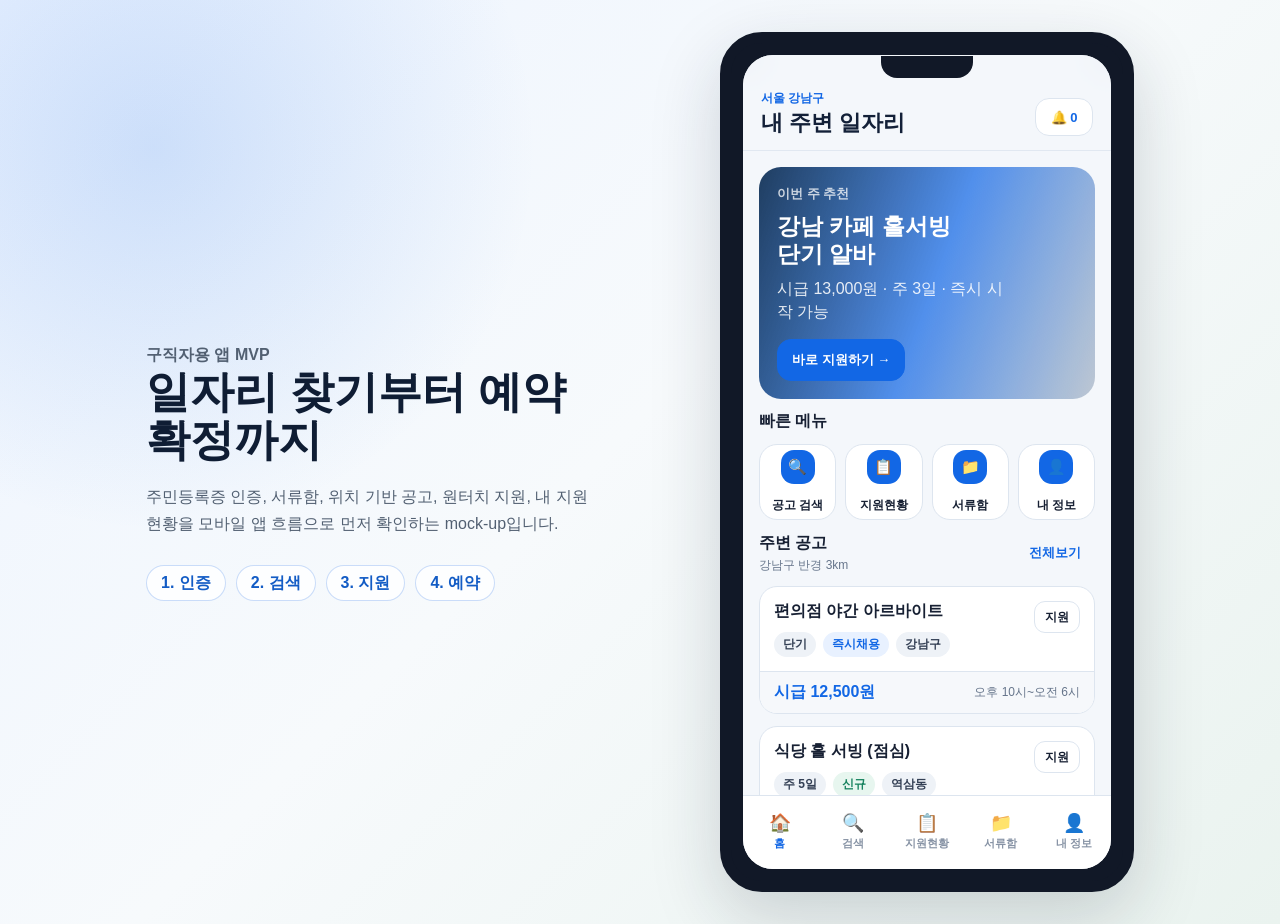
==== client/ui/index.html @ c287b2a7 "Reorganize client folder into ui/ and doc/ subdirectories - client/ui/  : index.html, index_org.html" ====
<!doctype html>
<html lang="ko">
  <head>
    <meta charset="UTF-8" />
    <meta name="viewport" content="width=device-width, initial-scale=1.0" />
    <meta name="theme-color" content="#1267e5" />
    <title>구직자용 앱 Mock-up</title>
    <link rel="stylesheet" href="styless.css" />
  </head>
  <body>
    <main class="preview-shell">
      <!-- 왼쪽 설명 영역 -->
      <section class="preview-copy" aria-label="mock-up 안내">
        <p class="eyebrow">구직자용 앱 MVP</p>
        <h1>일자리 찾기부터 예약 확정까지</h1>
        <p>
          주민등록증 인증, 서류함, 위치 기반 공고, 원터치 지원,
          내 지원 현황을 모바일 앱 흐름으로 먼저 확인하는 mock-up입니다.
        </p>
        <div class="flow-list">
          <span>1. 인증</span>
          <span>2. 검색</span>
          <span>3. 지원</span>
          <span>4. 예약</span>
        </div>
      </section>

      <!-- 폰 프레임 -->
      <section class="phone" aria-label="구직자 앱 mock-up">
        <div class="phone-speaker" aria-hidden="true"></div>
        <div class="app">
          <!-- 앱 헤더 -->
          <header class="app-header">
            <div>
              <p class="location" id="headerKicker">서울 강남구</p>
              <h2 id="headerTitle">내 주변 일자리</h2>
            </div>
            <div class="header-actions" id="headerActions">
              <button class="notice-button" onclick="showToast('알림이 없습니다.')">🔔 0</button>
            </div>
          </header>

          <!-- 앱 콘텐츠 -->
          <section class="app-content" id="appContent" aria-live="polite">
            <!-- 홈 화면 (기본) -->
            <div id="screen-home" class="stack">
              <!-- 히어로 카드 -->
              <div class="hero-card">
                <p class="eyebrow" style="color:rgba(255,255,255,0.75);margin:0 0 4px">이번 주 추천</p>
                <h3>강남 카페 홀서빙<br>단기 알바</h3>
                <p>시급 13,000원 · 주 3일 · 즉시 시작 가능</p>
                <button class="primary-button" style="width:fit-content;font-size:13px;"
                  onclick="openApplySheet('강남 카페 홀서빙')">바로 지원하기 →</button>
              </div>

              <!-- 빠른 메뉴 -->
              <div class="section-head">
                <div><h3>빠른 메뉴</h3></div>
              </div>
              <div class="quick-grid">
                <button class="quick-button" onclick="switchTab('search')">
                  <span>🔍</span>공고 검색
                </button>
                <button class="quick-button" onclick="switchTab('status')">
                  <span>📋</span>지원현황
                </button>
                <button class="quick-button" onclick="switchTab('docs')">
                  <span>📁</span>서류함
                </button>
                <button class="quick-button" onclick="switchTab('profile')">
                  <span>👤</span>내 정보
                </button>
              </div>

              <!-- 주변 공고 -->
              <div class="section-head">
                <div>
                  <h3>주변 공고</h3>
                  <p>강남구 반경 3km</p>
                </div>
                <button class="ghost-button" style="font-size:13px;" onclick="switchTab('search')">전체보기</button>
              </div>

              <div class="job-card">
                <div class="job-card-body">
                  <header>
                    <div>
                      <h3>편의점 야간 아르바이트</h3>
                      <div class="job-meta">
                        <span class="chip">단기</span>
                        <span class="chip blue">즉시채용</span>
                        <span class="chip">강남구</span>
                      </div>
                    </div>
                    <button class="tiny-button" onclick="openApplySheet('편의점 야간 아르바이트')">지원</button>
                  </header>
                </div>
                <footer class="job-footer">
                  <span class="pay">시급 12,500원</span>
                  <span style="color:var(--muted);font-size:12px;">오후 10시~오전 6시</span>
                </footer>
              </div>

              <div class="job-card">
                <div class="job-card-body">
                  <header>
                    <div>
                      <h3>식당 홀 서빙 (점심)</h3>
                      <div class="job-meta">
                        <span class="chip">주 5일</span>
                        <span class="chip green">신규</span>
                        <span class="chip">역삼동</span>
                      </div>
                    </div>
                    <button class="tiny-button" onclick="openApplySheet('식당 홀 서빙')">지원</button>
                  </header>
                </div>
                <footer class="job-footer">
                  <span class="pay">시급 13,000원</span>
                  <span style="color:var(--muted);font-size:12px;">오전 10시~오후 3시</span>
                </footer>
              </div>

              <div class="job-card">
                <div class="job-card-body">
                  <header>
                    <div>
                      <h3>물류센터 분류 작업</h3>
                      <div class="job-meta">
                        <span class="chip">1일</span>
                        <span class="chip amber">마감임박</span>
                        <span class="chip">송파구</span>
                      </div>
                    </div>
                    <button class="tiny-button" onclick="openApplySheet('물류센터 분류 작업')">지원</button>
                  </header>
                </div>
                <footer class="job-footer">
                  <span class="pay">일급 130,000원</span>
                  <span style="color:var(--muted);font-size:12px;">오전 8시~오후 5시</span>
                </footer>
              </div>
            </div>

            <!-- 검색 화면 -->
            <div id="screen-search" class="stack" style="display:none;">
              <div class="search-bar">
                <span>🔍</span>
                <input type="text" placeholder="직종, 지역, 업체명 검색" />
              </div>
              <div class="filter-row">
                <button class="active">전체</button>
                <button>단기·일용</button>
                <button>주 3일 이상</button>
                <button>야간</button>
                <button>즉시채용</button>
              </div>

              <!-- 지도 카드 -->
              <div class="map-card" aria-label="주변 일자리 지도">
                <div class="map-chip pin-a">
                  카페 홀서빙<small>시급 13,000</small>
                </div>
                <div class="map-chip pin-b">
                  편의점 야간<small>시급 12,500</small>
                </div>
                <div class="map-chip pin-c">
                  식당 서빙<small>시급 13,000</small>
                </div>
              </div>

              <div class="job-card">
                <div class="job-card-body">
                  <header>
                    <div>
                      <h3>강남 카페 홀서빙</h3>
                      <div class="job-meta">
                        <span class="chip">단기</span>
                        <span class="chip blue">즉시채용</span>
                      </div>
                    </div>
                    <button class="tiny-button" onclick="openApplySheet('강남 카페 홀서빙')">지원</button>
                  </header>
                </div>
                <footer class="job-footer">
                  <span class="pay">시급 13,000원</span>
                  <span style="color:var(--muted);font-size:12px;">강남구 · 0.8km</span>
                </footer>
              </div>
              <div class="job-card">
                <div class="job-card-body">
                  <header>
                    <div>
                      <h3>행사 도우미 (주말)</h3>
                      <div class="job-meta">
                        <span class="chip">1일</span>
                        <span class="chip green">신규</span>
                      </div>
                    </div>
                    <button class="tiny-button" onclick="openApplySheet('행사 도우미')">지원</button>
                  </header>
                </div>
                <footer class="job-footer">
                  <span class="pay">일급 120,000원</span>
                  <span style="color:var(--muted);font-size:12px;">서초구 · 1.4km</span>
                </footer>
              </div>
            </div>

            <!-- 지원현황 화면 -->
            <div id="screen-status" class="stack" style="display:none;">
              <div class="status-grid">
                <div class="status-card">
                  <span>📋</span>
                  <strong>3</strong>
                  <span>지원 중</span>
                </div>
                <div class="status-card">
                  <span>✅</span>
                  <strong>1</strong>
                  <span>확정</span>
                </div>
                <div class="status-card">
                  <span>⏳</span>
                  <strong>2</strong>
                  <span>검토 중</span>
                </div>
                <div class="status-card">
                  <span>❌</span>
                  <strong>0</strong>
                  <span>미채용</span>
                </div>
              </div>

              <div class="application-card">
                <header>
                  <div>
                    <h3 style="margin:0;font-size:15px;">강남 카페 홀서빙</h3>
                    <p style="margin:3px 0 0;color:var(--muted);font-size:12px;">2026.05.10 지원</p>
                  </div>
                  <span class="chip green">확정</span>
                </header>
                <div class="timeline">
                  <div class="timeline-row">
                    <div class="timeline-dot done"></div>
                    <span>지원 완료</span>
                  </div>
                  <div class="timeline-row">
                    <div class="timeline-dot done"></div>
                    <span>서류 검토 완료</span>
                  </div>
                  <div class="timeline-row">
                    <div class="timeline-dot done"></div>
                    <span>채용 확정 · 05.12(화) 09:00 출근</span>
                  </div>
                </div>
              </div>

              <div class="application-card">
                <header>
                  <div>
                    <h3 style="margin:0;font-size:15px;">편의점 야간 아르바이트</h3>
                    <p style="margin:3px 0 0;color:var(--muted);font-size:12px;">2026.05.11 지원</p>
                  </div>
                  <span class="chip amber">검토 중</span>
                </header>
                <div class="timeline">
                  <div class="timeline-row">
                    <div class="timeline-dot done"></div>
                    <span>지원 완료</span>
                  </div>
                  <div class="timeline-row">
                    <div class="timeline-dot"></div>
                    <span>서류 검토 중...</span>
                  </div>
                </div>
              </div>
            </div>

            <!-- 서류함 화면 -->
            <div id="screen-docs" class="stack" style="display:none;">
              <div class="verify-card">
                <div class="section-head">
                  <div>
                    <h3>신원 인증</h3>
                    <p>주민등록증 기반 본인인증</p>
                  </div>
                  <span class="chip green">완료</span>
                </div>
                <div class="trust-score">
                  <span style="font-size:13px;font-weight:800;opacity:.85;">신뢰 점수</span>
                  <strong>87</strong>
                  <span style="font-size:13px;opacity:.8;">/ 100</span>
                </div>
              </div>

              <div class="section-head">
                <div>
                  <h3>내 서류</h3>
                  <p>제출 완료 3 / 전체 4</p>
                </div>
              </div>
              <div class="doc-progress"><span></span></div>

              <div class="verify-row">
                <div>
                  <strong>주민등록증 사본</strong>
                  <span>2026.04.20 등록</span>
                </div>
                <span class="chip green">확인 완료</span>
              </div>
              <div class="document-row">
                <div>
                  <strong>통장 사본</strong>
                  <span>2026.04.20 등록</span>
                </div>
                <span class="chip green">확인 완료</span>
              </div>
              <div class="document-row">
                <div>
                  <strong>건강진단서</strong>
                  <span>2026.05.01 등록</span>
                </div>
                <span class="chip">검토 중</span>
              </div>
              <div class="document-row">
                <div>
                  <strong>고용보험 가입이력</strong>
                  <span>미등록</span>
                </div>
                <button class="tiny-button">업로드</button>
              </div>
            </div>

            <!-- 내 정보 화면 -->
            <div id="screen-profile" class="stack" style="display:none;">
              <div class="card" style="text-align:center;padding:22px 14px;">
                <div style="width:64px;height:64px;border-radius:50%;background:var(--blue);color:white;display:grid;place-items:center;font-size:26px;margin:0 auto 10px;">👤</div>
                <h3 style="margin:0;font-size:18px;">홍길동</h3>
                <p style="margin:4px 0 0;color:var(--muted);font-size:13px;">hong@example.com</p>
                <span class="chip green" style="margin-top:10px;">인증 완료</span>
              </div>

              <div class="section-head">
                <div><h3>계정 설정</h3></div>
              </div>

              <div class="profile-row">
                <div>
                  <strong>알림 설정</strong>
                  <span>새 공고 · 지원 현황 알림</span>
                </div>
                <span style="color:var(--blue);">›</span>
              </div>
              <div class="profile-row">
                <div>
                  <strong>희망 근무 조건</strong>
                  <span>시급 13,000원 이상 · 단기</span>
                </div>
                <span style="color:var(--blue);">›</span>
              </div>
              <div class="profile-row">
                <div>
                  <strong>근무 가능 지역</strong>
                  <span>서울 강남구, 서초구</span>
                </div>
                <span style="color:var(--blue);">›</span>
              </div>
              <div class="profile-row">
                <div>
                  <strong>로그아웃</strong>
                  <span></span>
                </div>
                <span style="color:var(--red);">›</span>
              </div>
            </div>

            <!-- 로그인 화면 (숨김) -->
            <div id="screen-login" class="stack" style="display:none;">
              <div class="login-hero">
                <p class="eyebrow" style="color:rgba(255,255,255,.7);margin:0;">인력사무소</p>
                <h3>간편하게 시작하세요</h3>
                <p>주민등록증 인증 한 번으로<br>모든 서비스를 이용할 수 있습니다.</p>
              </div>
              <div class="auth-tabs">
                <button class="active">로그인</button>
                <button>회원가입</button>
              </div>
              <div class="auth-form">
                <label>
                  이메일
                  <input type="email" placeholder="example@email.com" />
                </label>
                <label>
                  비밀번호
                  <input type="password" placeholder="••••••••" />
                </label>
                <button class="primary-button" style="width:100%;margin-top:4px;">로그인</button>
              </div>
              <div class="social-grid">
                <button class="social-button naver">N</button>
                <button class="social-button kakao">K</button>
                <button class="social-button google">G</button>
              </div>
            </div>
          </section>

          <!-- 탭바 -->
          <nav class="tabbar" id="tabbar" aria-label="주요 탭">
            <button class="tab-button active" id="tab-home" onclick="switchTab('home')">
              <span>🏠</span><span>홈</span>
            </button>
            <button class="tab-button" id="tab-search" onclick="switchTab('search')">
              <span>🔍</span><span>검색</span>
            </button>
            <button class="tab-button" id="tab-status" onclick="switchTab('status')">
              <span>📋</span><span>지원현황</span>
            </button>
            <button class="tab-button" id="tab-docs" onclick="switchTab('docs')">
              <span>📁</span><span>서류함</span>
            </button>
            <button class="tab-button" id="tab-profile" onclick="switchTab('profile')">
              <span>👤</span><span>내 정보</span>
            </button>
          </nav>
        </div>
      </section>
    </main>

    <!-- 지원 바텀시트 -->
    <dialog class="bottom-sheet" id="applySheet">
      <form method="dialog" class="sheet-card">
        <div class="sheet-handle" aria-hidden="true"></div>
        <h2>지원 정보를 확인해 주세요</h2>
        <div class="apply-summary" id="applySummary">
          <div class="verify-row">
            <div>
              <strong id="applyJobTitle">강남 카페 홀서빙</strong>
              <span>시급 13,000원 · 단기</span>
            </div>
            <span class="chip blue">즉시채용</span>
          </div>
          <div class="verify-row">
            <div>
              <strong>신원 인증</strong>
              <span>주민등록증 확인 완료</span>
            </div>
            <span class="chip green">완료</span>
          </div>
          <div class="verify-row">
            <div>
              <strong>서류 제출</strong>
              <span>통장사본, 주민등록증</span>
            </div>
            <span class="chip green">완료</span>
          </div>
        </div>
        <label class="check-row">
          <input type="checkbox" checked />
          인력사무소에 내 프로필과 서류 상태가 전달되는 것에 동의합니다.
        </label>
        <div class="sheet-actions">
          <button class="outline-button" value="cancel">취소</button>
          <button class="primary-button" id="confirmApply" value="default"
            onclick="handleApply()">지원하기</button>
        </div>
      </form>
    </dialog>

    <!-- 토스트 알림 -->
    <div class="toast" id="toast" role="status"></div>

    <script>
      const screens = ['home', 'search', 'status', 'docs', 'profile'];
      const headerTitles = {
        home: '내 주변 일자리',
        search: '공고 검색',
        status: '지원 현황',
        docs: '서류함',
        profile: '내 정보'
      };

      function switchTab(name) {
        screens.forEach(s => {
          document.getElementById('screen-' + s).style.display = (s === name) ? '' : 'none';
          const btn = document.getElementById('tab-' + s);
          if (btn) btn.classList.toggle('active', s === name);
        });
        document.getElementById('headerTitle').textContent = headerTitles[name] || '';
        document.getElementById('appContent').scrollTop = 0;
      }

      function openApplySheet(jobTitle) {
        document.getElementById('applyJobTitle').textContent = jobTitle;
        document.getElementById('applySheet').showModal();
      }

      function handleApply() {
        document.getElementById('applySheet').close();
        showToast('지원이 완료되었습니다! 🎉');
      }

      function showToast(msg) {
        const t = document.getElementById('toast');
        t.textContent = msg;
        t.classList.add('show');
        setTimeout(() => t.classList.remove('show'), 2800);
      }

      // 필터 버튼 토글
      document.querySelectorAll('.filter-row button').forEach(btn => {
        btn.addEventListener('click', () => {
          btn.closest('.filter-row').querySelectorAll('button').forEach(b => b.classList.remove('active'));
          btn.classList.add('active');
        });
      });

      // auth-tabs 토글
      document.querySelectorAll('.auth-tabs button').forEach(btn => {
        btn.addEventListener('click', () => {
          btn.closest('.auth-tabs').querySelectorAll('button').forEach(b => b.classList.remove('active'));
          btn.classList.add('active');
        });
      });
    </script>
  </body>
</html>
---- client/ui/styless.css ----
:root {
  --bg: #eef3f8;
  --ink: #111827;
  --text: #172033;
  --muted: #66758b;
  --line: #dde5ef;
  --surface: #ffffff;
  --soft: #f6f8fb;
  --blue: #1267e5;
  --blue-dark: #0b4fb3;
  --green: #17835f;
  --green-bg: #e7f6ef;
  --red: #c24343;
  --red-bg: #fdeaea;
  --amber: #9b6818;
  --amber-bg: #fff1d9;
  --shadow: 0 24px 70px rgba(20, 31, 52, 0.18);
}

* {
  box-sizing: border-box;
}

body {
  margin: 0;
  min-height: 100vh;
  color: var(--text);
  background:
    radial-gradient(circle at 12% 16%, rgba(18, 103, 229, 0.16), transparent 28%),
    linear-gradient(135deg, #edf4ff 0%, #f7fafc 48%, #eaf3ef 100%);
  font-family:
    "Segoe UI",
    "Noto Sans KR",
    Arial,
    sans-serif;
  letter-spacing: 0;
}

button,
input,
select,
textarea {
  font: inherit;
}

button {
  cursor: pointer;
}

.preview-shell {
  min-height: 100vh;
  display: grid;
  grid-template-columns: minmax(320px, 520px) auto;
  align-items: center;
  justify-content: center;
  gap: 54px;
  padding: 32px;
}

.preview-copy {
  max-width: 520px;
}

.eyebrow {
  margin: 0 0 8px;
  color: var(--blue);
  font-size: 13px;
  font-weight: 900;
}

.preview-copy h1 {
  margin: 0;
  max-width: 470px;
  color: #0f1d34;
  font-size: 44px;
  line-height: 1.1;
}

.preview-copy p {
  margin: 18px 0 0;
  max-width: 460px;
  color: #526072;
  font-size: 16px;
  line-height: 1.7;
}

.flow-list {
  margin-top: 28px;
  display: flex;
  flex-wrap: wrap;
  gap: 10px;
}

.flow-list span {
  min-height: 36px;
  border: 1px solid rgba(18, 103, 229, 0.22);
  border-radius: 999px;
  display: inline-flex;
  align-items: center;
  padding: 0 14px;
  color: #135cc5;
  background: rgba(255, 255, 255, 0.78);
  font-weight: 800;
}

.phone {
  width: 414px;
  height: 860px;
  border: 11px solid #111827;
  border-radius: 42px;
  padding: 12px;
  position: relative;
  background: #111827;
  box-shadow: var(--shadow);
}

.phone-speaker {
  position: absolute;
  left: 50%;
  top: 13px;
  width: 92px;
  height: 22px;
  border-radius: 0 0 16px 16px;
  transform: translateX(-50%);
  background: #111827;
  z-index: 5;
}

.app {
  height: 100%;
  border-radius: 30px;
  overflow: hidden;
  display: grid;
  grid-template-rows: auto 1fr auto;
  background: #f4f7fb;
}

.app-header {
  min-height: 96px;
  padding: 30px 18px 14px;
  display: flex;
  align-items: end;
  justify-content: space-between;
  gap: 12px;
  background: rgba(244, 247, 251, 0.94);
  backdrop-filter: blur(14px);
  border-bottom: 1px solid rgba(221, 229, 239, 0.8);
}

.app-header h2 {
  margin: 3px 0 0;
  color: #132038;
  font-size: 22px;
  line-height: 1.2;
}

.location {
  margin: 0;
  color: var(--blue);
  font-size: 12px;
  font-weight: 900;
}

.header-actions {
  display: flex;
  gap: 8px;
}

.notice-button {
  min-width: 58px;
  height: 38px;
  border: 1px solid var(--line);
  border-radius: 14px;
  display: inline-flex;
  align-items: center;
  justify-content: center;
  padding: 0 12px;
  color: var(--blue);
  background: white;
  font-size: 13px;
  font-weight: 900;
}

.app-content {
  min-height: 0;
  overflow-y: auto;
  padding: 16px 16px 22px;
}

.tabbar {
  min-height: 74px;
  border-top: 1px solid var(--line);
  display: grid;
  grid-template-columns: repeat(5, 1fr);
  background: white;
}

.tab-button {
  border: 0;
  display: grid;
  place-items: center;
  align-content: center;
  gap: 4px;
  color: #8793a5;
  background: transparent;
  font-size: 11px;
  font-weight: 800;
}

.tab-button span:first-child {
  font-size: 18px;
  line-height: 1;
}

.tab-button.active {
  color: var(--blue);
}

.stack {
  display: grid;
  gap: 12px;
}

.hero-card {
  min-height: 168px;
  border-radius: 22px;
  padding: 18px;
  overflow: hidden;
  position: relative;
  color: white;
  background:
    linear-gradient(110deg, rgba(13, 46, 83, 0.92) 0%, rgba(18, 103, 229, 0.72) 52%, rgba(13, 46, 83, 0.24) 100%),
    url("../../pdf_pages/page_01_img_01.jpg") center / cover;
}

.hero-card h3 {
  margin: 8px 0 0;
  max-width: 220px;
  font-size: 23px;
  line-height: 1.22;
}

.hero-card p {
  margin: 9px 0 16px;
  max-width: 240px;
  color: rgba(255, 255, 255, 0.88);
  line-height: 1.45;
}

.primary-button,
.outline-button,
.ghost-button,
.tiny-button {
  min-height: 42px;
  border-radius: 14px;
  display: inline-flex;
  align-items: center;
  justify-content: center;
  gap: 7px;
  padding: 0 14px;
  font-weight: 900;
}

.primary-button {
  border: 1px solid var(--blue);
  color: white;
  background: var(--blue);
}

.primary-button:hover {
  background: var(--blue-dark);
}

.outline-button {
  border: 1px solid var(--line);
  color: var(--text);
  background: white;
}

.ghost-button {
  border: 0;
  color: var(--blue);
  background: transparent;
}

.tiny-button {
  min-height: 32px;
  border: 1px solid var(--line);
  border-radius: 11px;
  padding: 0 10px;
  color: var(--text);
  background: white;
  font-size: 12px;
}

.section-head {
  display: flex;
  align-items: center;
  justify-content: space-between;
  gap: 12px;
}

.section-head h3,
.card h3 {
  margin: 0;
  font-size: 16px;
}

.section-head p,
.card p {
  margin: 3px 0 0;
  color: var(--muted);
  font-size: 12px;
  line-height: 1.45;
}

.card {
  border: 1px solid var(--line);
  border-radius: 18px;
  padding: 14px;
  background: white;
}

.login-hero {
  min-height: 170px;
  border-radius: 22px;
  padding: 18px;
  display: flex;
  flex-direction: column;
  justify-content: end;
  color: white;
  background:
    linear-gradient(135deg, rgba(13, 46, 83, 0.96), rgba(18, 103, 229, 0.76)),
    url("../../pdf_pages/page_06_img_01.jpg") center / cover;
}

.login-hero h3 {
  margin: 10px 0 6px;
  font-size: 23px;
  line-height: 1.2;
}

.login-hero p {
  margin: 0;
  max-width: 290px;
  color: rgba(255, 255, 255, 0.88);
  line-height: 1.5;
}

.auth-tabs {
  height: 42px;
  border: 1px solid var(--line);
  border-radius: 14px;
  display: grid;
  grid-template-columns: repeat(2, 1fr);
  overflow: hidden;
  background: var(--soft);
}

.auth-tabs button {
  border: 0;
  color: var(--muted);
  background: transparent;
  font-weight: 900;
}

.auth-tabs button.active {
  color: white;
  background: var(--blue);
}

.auth-form {
  margin-top: 14px;
  display: grid;
  gap: 11px;
}

.auth-form label {
  display: grid;
  gap: 7px;
  color: #3f4a5d;
  font-size: 13px;
  font-weight: 900;
}

.auth-form input {
  width: 100%;
  min-height: 44px;
  border: 1px solid var(--line);
  border-radius: 14px;
  padding: 0 13px;
  color: var(--text);
  background: white;
  outline-color: var(--blue);
}

.social-grid {
  margin-top: 13px;
  display: grid;
  grid-template-columns: repeat(3, 1fr);
  gap: 9px;
}

.social-button {
  min-height: 50px;
  border: 1px solid var(--line);
  border-radius: 16px;
  display: grid;
  place-items: center;
  color: var(--text);
  background: white;
  font-weight: 900;
}

.social-button.naver {
  border-color: #1ec800;
  color: white;
  background: #1ec800;
}

.social-button.kakao {
  border-color: #fee500;
  color: #191919;
  background: #fee500;
}

.social-button.google {
  color: #344054;
  background: white;
}

.status-grid {
  display: grid;
  grid-template-columns: repeat(2, 1fr);
  gap: 10px;
}

.status-card {
  min-height: 98px;
  border: 1px solid var(--line);
  border-radius: 18px;
  padding: 13px;
  background: white;
}

.status-card strong {
  display: block;
  margin-top: 8px;
  font-size: 21px;
}

.status-card span {
  color: var(--muted);
  font-size: 12px;
  font-weight: 800;
}

.verify-card {
  border: 1px solid rgba(18, 103, 229, 0.18);
  border-radius: 18px;
  padding: 14px;
  display: grid;
  gap: 12px;
  background: linear-gradient(135deg, #ffffff, #eef5ff);
}

.verify-row,
.document-row,
.notice-row,
.profile-row {
  min-height: 58px;
  border: 1px solid var(--line);
  border-radius: 16px;
  padding: 11px 12px;
  display: grid;
  grid-template-columns: 1fr auto;
  align-items: center;
  gap: 12px;
  background: white;
}

.verify-row strong,
.document-row strong,
.notice-row strong,
.profile-row strong {
  display: block;
  font-size: 14px;
}

.verify-row span,
.document-row span,
.notice-row span,
.profile-row span {
  display: block;
  margin-top: 3px;
  color: var(--muted);
  font-size: 12px;
}

.chip {
  min-height: 25px;
  border-radius: 999px;
  display: inline-flex;
  align-items: center;
  justify-content: center;
  padding: 3px 9px;
  color: #344055;
  background: #eef2f7;
  font-size: 12px;
  font-weight: 900;
  white-space: nowrap;
}

.chip.green {
  color: var(--green);
  background: var(--green-bg);
}

.chip.red {
  color: var(--red);
  background: var(--red-bg);
}

.chip.amber {
  color: var(--amber);
  background: var(--amber-bg);
}

.chip.blue {
  color: var(--blue);
  background: #e8f1ff;
}

.quick-grid {
  display: grid;
  grid-template-columns: repeat(4, 1fr);
  gap: 9px;
}

.quick-button {
  min-height: 76px;
  border: 1px solid var(--line);
  border-radius: 18px;
  display: grid;
  place-items: center;
  gap: 5px;
  color: var(--text);
  background: white;
  font-size: 12px;
  font-weight: 900;
}

.quick-button span {
  width: 34px;
  height: 34px;
  border-radius: 13px;
  display: grid;
  place-items: center;
  color: white;
  background: var(--blue);
  font-size: 15px;
}

.job-card {
  border: 1px solid var(--line);
  border-radius: 18px;
  overflow: hidden;
  background: white;
}

.job-card-body {
  padding: 14px;
}

.job-card header {
  display: flex;
  align-items: start;
  justify-content: space-between;
  gap: 12px;
}

.job-card h3 {
  margin: 0;
  font-size: 16px;
}

.job-meta {
  margin-top: 10px;
  display: flex;
  flex-wrap: wrap;
  gap: 7px;
}

.job-footer {
  border-top: 1px solid var(--line);
  padding: 10px 14px;
  display: flex;
  align-items: center;
  justify-content: space-between;
  gap: 12px;
  background: var(--soft);
}

.pay {
  color: var(--blue);
  font-size: 16px;
  font-weight: 900;
}

.search-bar {
  min-height: 46px;
  border: 1px solid var(--line);
  border-radius: 16px;
  padding: 0 13px;
  display: flex;
  align-items: center;
  gap: 8px;
  background: white;
}

.search-bar input {
  min-width: 0;
  width: 100%;
  border: 0;
  outline: 0;
  background: transparent;
}

.filter-row {
  display: flex;
  gap: 8px;
  overflow-x: auto;
  padding-bottom: 2px;
}

.filter-row button {
  min-height: 34px;
  border: 1px solid var(--line);
  border-radius: 999px;
  flex: 0 0 auto;
  padding: 0 12px;
  color: #4e5b70;
  background: white;
  font-size: 12px;
  font-weight: 900;
}

.filter-row button.active {
  border-color: var(--blue);
  color: white;
  background: var(--blue);
}

.map-card {
  height: 205px;
  border: 1px solid var(--line);
  border-radius: 22px;
  overflow: hidden;
  position: relative;
  background:
    linear-gradient(rgba(255, 255, 255, 0.12), rgba(255, 255, 255, 0.12)),
    url("../../pdf_pages/page_07_img_01.jpg") center / cover;
}

.map-chip {
  position: absolute;
  min-width: 82px;
  border: 1px solid var(--line);
  border-radius: 13px;
  padding: 8px;
  color: #1a2740;
  background: white;
  box-shadow: 0 10px 30px rgba(17, 24, 39, 0.12);
  font-size: 11px;
  font-weight: 900;
}

.map-chip small {
  display: block;
  margin-top: 2px;
  color: var(--blue);
}

.pin-a {
  left: 28px;
  top: 38px;
}

.pin-b {
  right: 22px;
  top: 72px;
}

.pin-c {
  left: 130px;
  bottom: 30px;
}

.detail-hero {
  min-height: 190px;
  border-radius: 22px;
  padding: 16px;
  display: flex;
  flex-direction: column;
  justify-content: end;
  color: white;
  background:
    linear-gradient(180deg, rgba(13, 28, 48, 0.12), rgba(13, 28, 48, 0.9)),
    url("../../pdf_pages/page_08_img_01.jpg") center / cover;
}

.detail-hero h3 {
  margin: 8px 0 4px;
  font-size: 22px;
}

.detail-hero p {
  margin: 0;
  color: rgba(255, 255, 255, 0.88);
}

.info-grid {
  display: grid;
  grid-template-columns: repeat(2, 1fr);
  gap: 10px;
}

.info-box {
  border: 1px solid var(--line);
  border-radius: 16px;
  padding: 12px;
  background: white;
}

.info-box span {
  display: block;
  color: var(--muted);
  font-size: 12px;
  font-weight: 800;
}

.info-box strong {
  display: block;
  margin-top: 5px;
}

.sticky-action {
  position: sticky;
  bottom: 4px;
  z-index: 3;
  border: 1px solid var(--line);
  border-radius: 20px;
  padding: 10px;
  display: grid;
  grid-template-columns: 1fr auto;
  gap: 10px;
  background: rgba(255, 255, 255, 0.94);
  box-shadow: 0 16px 38px rgba(21, 35, 60, 0.14);
  backdrop-filter: blur(10px);
}

.application-card {
  border: 1px solid var(--line);
  border-radius: 18px;
  padding: 14px;
  background: white;
}

.application-card header {
  display: flex;
  align-items: start;
  justify-content: space-between;
  gap: 10px;
}

.timeline {
  margin-top: 14px;
  display: grid;
  gap: 8px;
}

.timeline-row {
  display: grid;
  grid-template-columns: 22px 1fr;
  gap: 8px;
  color: var(--muted);
  font-size: 12px;
}

.timeline-dot {
  width: 10px;
  height: 10px;
  border-radius: 50%;
  margin: 4px auto 0;
  background: #cbd5e1;
}

.timeline-dot.done {
  background: var(--blue);
}

.doc-progress {
  height: 9px;
  border-radius: 999px;
  overflow: hidden;
  background: #e8eef6;
}

.doc-progress span {
  display: block;
  width: 78%;
  height: 100%;
  background: linear-gradient(90deg, var(--green), var(--blue));
}

.trust-score {
  border-radius: 24px;
  padding: 18px;
  color: white;
  background: linear-gradient(135deg, #1267e5, #1e9a73);
}

.trust-score strong {
  display: block;
  margin-top: 8px;
  font-size: 40px;
  line-height: 1;
}

.bottom-sheet {
  width: min(390px, calc(100vw - 24px));
  border: 0;
  border-radius: 24px 24px 0 0;
  padding: 0;
  background: transparent;
}

.bottom-sheet::backdrop {
  background: rgba(15, 23, 42, 0.45);
}

.sheet-card {
  border-radius: 24px 24px 0 0;
  padding: 10px 16px 18px;
  background: white;
}

.sheet-handle {
  width: 42px;
  height: 5px;
  border-radius: 999px;
  margin: 0 auto 16px;
  background: #d9e1ec;
}

.sheet-card h2 {
  margin: 0 0 14px;
  font-size: 20px;
}

.apply-summary {
  display: grid;
  gap: 9px;
}

.check-row {
  margin-top: 14px;
  display: flex;
  align-items: start;
  gap: 9px;
  color: #3c4758;
  font-size: 13px;
  line-height: 1.45;
}

.check-row input {
  width: 17px;
  margin-top: 2px;
}

.sheet-actions {
  margin-top: 16px;
  display: grid;
  grid-template-columns: 0.8fr 1.2fr;
  gap: 10px;
}

.toast {
  position: fixed;
  left: 50%;
  bottom: 24px;
  z-index: 40;
  width: min(360px, calc(100vw - 32px));
  border-radius: 16px;
  padding: 13px 15px;
  color: white;
  background: #111827;
  box-shadow: var(--shadow);
  opacity: 0;
  transform: translate(-50%, 8px);
  pointer-events: none;
  transition: 0.18s ease;
}

.toast.show {
  opacity: 1;
  transform: translate(-50%, 0);
}

@media (max-width: 900px) {
  .preview-shell {
    grid-template-columns: 1fr;
    gap: 22px;
    padding: 20px 12px;
  }

  .preview-copy {
    display: none;
  }

  .phone {
    width: min(100%, 414px);
    height: min(860px, calc(100vh - 24px));
    margin: 0 auto;
  }
}

@media (max-width: 430px) {
  body {
    background: #111827;
  }

  .preview-shell {
    min-height: 100vh;
    padding: 0;
  }

  .phone {
    width: 100vw;
    height: 100vh;
    border: 0;
    border-radius: 0;
    padding: 0;
    box-shadow: none;
  }

  .phone-speaker {
    display: none;
  }

  .app {
    border-radius: 0;
  }
}
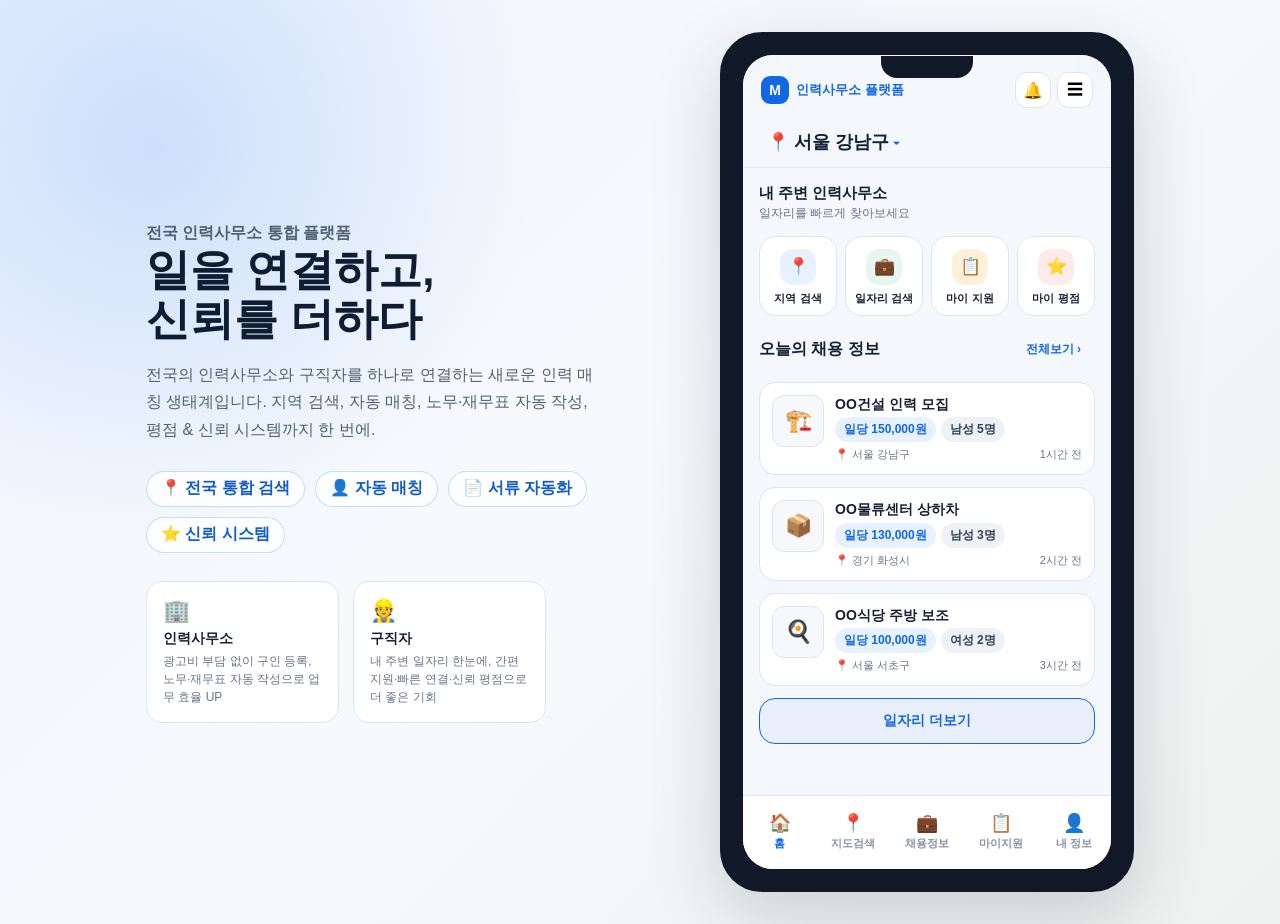
==== commit db7cf5b0: "Redesign index.html based on PDF blueprint and planning docs - Reflect platform branding: 인력사무소 통합 플" ====
--- a/client/ui/index.html
+++ b/client/ui/index.html
@@ -4,100 +4,598 @@
     <meta charset="UTF-8" />
     <meta name="viewport" content="width=device-width, initial-scale=1.0" />
     <meta name="theme-color" content="#1267e5" />
-    <title>구직자용 앱 Mock-up</title>
+    <title>인력사무소 통합 플랫폼 앱 Mock-up</title>
     <link rel="stylesheet" href="styless.css" />
+    <style>
+      /* ── 추가 컴포넌트 ── */
+      .app-header-top {
+        min-height: 56px;
+        padding: 14px 18px 0;
+        display: flex;
+        align-items: center;
+        justify-content: space-between;
+      }
+      .app-header-top .brand {
+        display: flex;
+        align-items: center;
+        gap: 7px;
+        font-size: 13px;
+        font-weight: 900;
+        color: var(--blue);
+      }
+      .brand-icon {
+        width: 28px;
+        height: 28px;
+        border-radius: 9px;
+        background: var(--blue);
+        color: white;
+        display: grid;
+        place-items: center;
+        font-size: 14px;
+        font-weight: 900;
+      }
+      .header-icons { display: flex; gap: 6px; }
+      .icon-btn {
+        width: 36px;
+        height: 36px;
+        border: 1px solid var(--line);
+        border-radius: 12px;
+        display: grid;
+        place-items: center;
+        background: white;
+        font-size: 16px;
+        cursor: pointer;
+      }
+      .location-row {
+        padding: 6px 18px 12px;
+        display: flex;
+        align-items: center;
+      }
+      .location-btn {
+        border: 0;
+        background: transparent;
+        display: flex;
+        align-items: center;
+        gap: 4px;
+        color: #132038;
+        font-size: 18px;
+        font-weight: 900;
+        cursor: pointer;
+      }
+      .location-btn span { color: var(--blue); font-size: 13px; }
+
+      /* 홈 섹션 헤더 */
+      .home-section-title { display: flex; align-items: center; justify-content: space-between; margin-bottom: 2px; }
+      .home-section-title h3 { margin: 0; font-size: 15px; }
+      .home-section-title p { margin: 2px 0 0; color: var(--muted); font-size: 12px; }
+
+      /* 빠른 메뉴 4개 */
+      .quick4-grid { display: grid; grid-template-columns: repeat(4, 1fr); gap: 8px; }
+      .quick4-btn {
+        border: 1px solid var(--line);
+        border-radius: 16px;
+        padding: 12px 6px 10px;
+        display: grid;
+        place-items: center;
+        gap: 6px;
+        background: white;
+        font-size: 11px;
+        font-weight: 900;
+        color: var(--text);
+        cursor: pointer;
+        text-align: center;
+        line-height: 1.3;
+      }
+      .q-icon {
+        width: 36px;
+        height: 36px;
+        border-radius: 13px;
+        display: grid;
+        place-items: center;
+        font-size: 17px;
+      }
+      .q-icon.blue  { background: #e8f1ff; }
+      .q-icon.green { background: #e7f6ef; }
+      .q-icon.amber { background: #fff1d9; }
+      .q-icon.red   { background: #fdeaea; }
+
+      /* 채용 카드 */
+      .recruit-card {
+        border: 1px solid var(--line);
+        border-radius: 16px;
+        padding: 12px;
+        display: flex;
+        gap: 11px;
+        align-items: start;
+        background: white;
+        cursor: pointer;
+      }
+      .recruit-thumb {
+        width: 52px;
+        height: 52px;
+        border-radius: 12px;
+        background: var(--soft);
+        border: 1px solid var(--line);
+        display: grid;
+        place-items: center;
+        font-size: 22px;
+        flex-shrink: 0;
+      }
+      .recruit-body { min-width: 0; flex: 1; }
+      .recruit-body h4 { margin: 0 0 4px; font-size: 14px; line-height: 1.3; }
+      .recruit-meta { display: flex; flex-wrap: wrap; gap: 5px; margin-bottom: 5px; }
+      .recruit-foot { display: flex; align-items: center; justify-content: space-between; }
+      .recruit-foot .loc,
+      .recruit-foot .ago { color: var(--muted); font-size: 11px; }
+
+      /* 지도 */
+      .map-full {
+        height: 300px;
+        border-radius: 18px;
+        background:
+          linear-gradient(rgba(220,235,255,0.6), rgba(220,235,255,0.6)),
+          repeating-linear-gradient(0deg, #cddcef 0px, #cddcef 1px, transparent 1px, transparent 44px),
+          repeating-linear-gradient(90deg, #cddcef 0px, #cddcef 1px, transparent 1px, transparent 44px);
+        position: relative;
+        overflow: hidden;
+        border: 1px solid var(--line);
+      }
+      .map-pin {
+        position: absolute;
+        background: white;
+        border: 1.5px solid var(--blue);
+        border-radius: 12px;
+        padding: 6px 9px;
+        font-size: 11px;
+        font-weight: 900;
+        color: #1a2740;
+        box-shadow: 0 4px 14px rgba(18,103,229,0.18);
+        cursor: pointer;
+        white-space: nowrap;
+      }
+      .map-pin small { display: block; color: var(--blue); font-size: 10px; margin-top: 1px; }
+      .map-pin.active { background: var(--blue); color: white; border-color: var(--blue-dark); }
+      .map-pin.active small { color: rgba(255,255,255,.85); }
+      .map-search-btn {
+        position: absolute;
+        bottom: 12px;
+        left: 50%;
+        transform: translateX(-50%);
+        border: 0;
+        border-radius: 999px;
+        padding: 9px 18px;
+        background: var(--blue);
+        color: white;
+        font-size: 12px;
+        font-weight: 900;
+        box-shadow: 0 4px 14px rgba(18,103,229,0.35);
+        cursor: pointer;
+        white-space: nowrap;
+      }
+      .office-count-bar {
+        border: 1px solid var(--line);
+        border-radius: 14px;
+        padding: 10px 14px;
+        display: flex;
+        align-items: center;
+        justify-content: space-between;
+        background: white;
+        font-size: 13px;
+      }
+      .office-count-bar strong { color: var(--blue); }
+
+      /* 인력사무소 구인 상세 */
+      .office-detail-card { border: 1px solid var(--line); border-radius: 18px; overflow: hidden; background: white; }
+      .office-detail-header {
+        padding: 14px;
+        border-bottom: 1px solid var(--line);
+        display: flex;
+        gap: 12px;
+        align-items: start;
+      }
+      .office-logo {
+        width: 48px;
+        height: 48px;
+        border-radius: 14px;
+        background: #e8f1ff;
+        display: grid;
+        place-items: center;
+        font-size: 22px;
+        flex-shrink: 0;
+      }
+      .office-info h4 { margin: 0 0 3px; font-size: 15px; }
+      .office-info p { margin: 0; color: var(--muted); font-size: 12px; }
+      .recruit-date-item {
+        padding: 12px 14px;
+        border-bottom: 1px solid var(--line);
+        display: flex;
+        gap: 10px;
+        align-items: start;
+      }
+      .recruit-date-item:last-child { border-bottom: 0; }
+      .date-badge {
+        min-width: 42px;
+        min-height: 42px;
+        border-radius: 12px;
+        background: var(--blue);
+        color: white;
+        display: grid;
+        place-items: center;
+        font-size: 11px;
+        font-weight: 900;
+        text-align: center;
+        line-height: 1.3;
+        flex-shrink: 0;
+      }
+      .recruit-date-body h5 { margin: 0 0 4px; font-size: 13px; }
+      .recruit-date-body p { margin: 0; color: var(--muted); font-size: 12px; line-height: 1.5; }
+
+      /* 평점 바 */
+      .rating-bar-row {
+        display: flex;
+        align-items: center;
+        gap: 8px;
+        margin-bottom: 6px;
+        font-size: 12px;
+      }
+      .rating-bar-row span:first-child { min-width: 52px; }
+      .rating-bar { flex: 1; height: 7px; border-radius: 999px; background: #e8eef6; overflow: hidden; }
+      .rating-bar-fill { height: 100%; border-radius: 999px; background: linear-gradient(90deg, var(--blue), #17835f); }
+
+      /* 서류함 그리드 */
+      .doc-card-grid { display: grid; grid-template-columns: 1fr 1fr; gap: 10px; }
+      .doc-mini-card {
+        border: 1px solid var(--line);
+        border-radius: 16px;
+        padding: 13px 11px;
+        background: white;
+        display: flex;
+        flex-direction: column;
+        gap: 6px;
+      }
+      .doc-mini-card .doc-icon {
+        width: 36px;
+        height: 36px;
+        border-radius: 12px;
+        background: #e8f1ff;
+        display: grid;
+        place-items: center;
+        font-size: 18px;
+      }
+      .doc-mini-card strong { font-size: 13px; line-height: 1.3; }
+
+      /* 공수 달력 */
+      .cal-card { border: 1px solid var(--line); border-radius: 18px; overflow: hidden; background: white; }
+      .cal-header {
+        padding: 12px 14px 8px;
+        display: flex;
+        align-items: center;
+        justify-content: space-between;
+        border-bottom: 1px solid var(--line);
+      }
+      .cal-header h4 { margin: 0; font-size: 15px; }
+      .cal-grid { display: grid; grid-template-columns: repeat(7, 1fr); padding: 8px; gap: 2px; }
+      .cal-day {
+        aspect-ratio: 1;
+        display: grid;
+        place-items: center;
+        font-size: 11px;
+        border-radius: 8px;
+        font-weight: 800;
+        cursor: pointer;
+      }
+      .cal-day.header { color: var(--muted); font-size: 10px; cursor: default; }
+      .cal-day.work { background: #e8f1ff; color: var(--blue); }
+      .cal-day.today { background: var(--blue); color: white; }
+      .cal-day.sun { color: var(--red); }
+      .cal-foot {
+        padding: 10px 14px;
+        border-top: 1px solid var(--line);
+        display: grid;
+        grid-template-columns: repeat(3, 1fr);
+        gap: 8px;
+        text-align: center;
+      }
+      .cal-stat span { display: block; color: var(--muted); font-size: 10px; }
+      .cal-stat strong { display: block; font-size: 14px; color: var(--blue); }
+
+      /* 알림 */
+      .noti-row {
+        display: flex;
+        gap: 10px;
+        padding: 12px 0;
+        border-bottom: 1px solid var(--line);
+        align-items: start;
+      }
+      .noti-row:last-child { border-bottom: 0; }
+      .noti-dot { width: 8px; height: 8px; border-radius: 50%; margin-top: 5px; flex-shrink: 0; }
+      .noti-dot.new { background: var(--blue); }
+      .noti-dot.read { background: #cbd5e1; }
+      .noti-body strong { display: block; font-size: 13px; margin-bottom: 2px; }
+      .noti-body span { color: var(--muted); font-size: 12px; line-height: 1.4; }
+      .noti-body time { display: block; color: var(--muted); font-size: 11px; margin-top: 4px; }
+
+      /* 가입 유형 선택 */
+      .join-type-grid { display: grid; grid-template-columns: 1fr 1fr; gap: 12px; }
+      .join-type-card {
+        border: 2px solid var(--line);
+        border-radius: 20px;
+        padding: 20px 12px 16px;
+        display: flex;
+        flex-direction: column;
+        align-items: center;
+        gap: 8px;
+        background: white;
+        cursor: pointer;
+        text-align: center;
+      }
+      .join-type-card:active { border-color: var(--blue); }
+      .jt-icon {
+        width: 60px;
+        height: 60px;
+        border-radius: 20px;
+        background: #e8f1ff;
+        display: grid;
+        place-items: center;
+        font-size: 28px;
+      }
+      .join-type-card strong { font-size: 15px; }
+      .join-type-card p { margin: 0; color: var(--muted); font-size: 11px; line-height: 1.5; }
+
+      /* 더보기 버튼 */
+      .more-btn {
+        width: 100%;
+        min-height: 46px;
+        border: 1px solid var(--blue);
+        border-radius: 16px;
+        color: var(--blue);
+        background: rgba(18,103,229,0.05);
+        font-weight: 900;
+        font-size: 14px;
+        cursor: pointer;
+      }
+
+      .tag-wrap { display: flex; flex-wrap: wrap; gap: 6px; margin-top: 8px; }
+    </style>
   </head>
   <body>
     <main class="preview-shell">
-      <!-- 왼쪽 설명 영역 -->
-      <section class="preview-copy" aria-label="mock-up 안내">
-        <p class="eyebrow">구직자용 앱 MVP</p>
-        <h1>일자리 찾기부터 예약 확정까지</h1>
+
+      <!-- 왼쪽 소개 -->
+      <section class="preview-copy" aria-label="플랫폼 소개">
+        <p class="eyebrow">전국 인력사무소 통합 플랫폼</p>
+        <h1>일을 연결하고,<br>신뢰를 더하다</h1>
         <p>
-          주민등록증 인증, 서류함, 위치 기반 공고, 원터치 지원,
-          내 지원 현황을 모바일 앱 흐름으로 먼저 확인하는 mock-up입니다.
+          전국의 인력사무소와 구직자를 하나로 연결하는
+          새로운 인력 매칭 생태계입니다.
+          지역 검색, 자동 매칭, 노무·재무표 자동 작성,
+          평점 & 신뢰 시스템까지 한 번에.
         </p>
         <div class="flow-list">
-          <span>1. 인증</span>
-          <span>2. 검색</span>
-          <span>3. 지원</span>
-          <span>4. 예약</span>
+          <span>📍 전국 통합 검색</span>
+          <span>👤 자동 매칭</span>
+          <span>📄 서류 자동화</span>
+          <span>⭐ 신뢰 시스템</span>
+        </div>
+        <div style="margin-top:28px;display:grid;grid-template-columns:1fr 1fr;gap:14px;max-width:400px;">
+          <div style="border:1px solid var(--line);border-radius:16px;padding:16px;background:white;">
+            <div style="font-size:22px;margin-bottom:6px;">🏢</div>
+            <strong style="font-size:14px;display:block;margin-bottom:4px;">인력사무소</strong>
+            <p style="margin:0;color:var(--muted);font-size:12px;line-height:1.5;">광고비 부담 없이 구인 등록, 노무·재무표 자동 작성으로 업무 효율 UP</p>
+          </div>
+          <div style="border:1px solid var(--line);border-radius:16px;padding:16px;background:white;">
+            <div style="font-size:22px;margin-bottom:6px;">👷</div>
+            <strong style="font-size:14px;display:block;margin-bottom:4px;">구직자</strong>
+            <p style="margin:0;color:var(--muted);font-size:12px;line-height:1.5;">내 주변 일자리 한눈에, 간편 지원·빠른 연결·신뢰 평점으로 더 좋은 기회</p>
+          </div>
         </div>
       </section>
 
       <!-- 폰 프레임 -->
-      <section class="phone" aria-label="구직자 앱 mock-up">
+      <section class="phone" aria-label="앱 mock-up">
         <div class="phone-speaker" aria-hidden="true"></div>
         <div class="app">
+
           <!-- 앱 헤더 -->
-          <header class="app-header">
-            <div>
-              <p class="location" id="headerKicker">서울 강남구</p>
-              <h2 id="headerTitle">내 주변 일자리</h2>
+          <header class="app-header" style="padding:0;flex-direction:column;align-items:stretch;min-height:auto;">
+            <div class="app-header-top">
+              <div class="brand">
+                <div class="brand-icon">M</div>
+                인력사무소 플랫폼
+              </div>
+              <div class="header-icons">
+                <button class="icon-btn" onclick="switchTab('noti')">🔔</button>
+                <button class="icon-btn" onclick="switchTab('login')">☰</button>
+              </div>
             </div>
-            <div class="header-actions" id="headerActions">
-              <button class="notice-button" onclick="showToast('알림이 없습니다.')">🔔 0</button>
+            <div class="location-row" id="locationRow">
+              <button class="location-btn" onclick="showToast('지역을 변경하세요')">
+                📍 서울 강남구 <span>▾</span>
+              </button>
             </div>
           </header>
 
           <!-- 앱 콘텐츠 -->
           <section class="app-content" id="appContent" aria-live="polite">
-            <!-- 홈 화면 (기본) -->
+
+            <!-- ── 홈 ── -->
             <div id="screen-home" class="stack">
-              <!-- 히어로 카드 -->
-              <div class="hero-card">
-                <p class="eyebrow" style="color:rgba(255,255,255,0.75);margin:0 0 4px">이번 주 추천</p>
-                <h3>강남 카페 홀서빙<br>단기 알바</h3>
-                <p>시급 13,000원 · 주 3일 · 즉시 시작 가능</p>
-                <button class="primary-button" style="width:fit-content;font-size:13px;"
-                  onclick="openApplySheet('강남 카페 홀서빙')">바로 지원하기 →</button>
-              </div>
-
-              <!-- 빠른 메뉴 -->
+              <div class="home-section-title">
+                <div>
+                  <h3>내 주변 인력사무소</h3>
+                  <p>일자리를 빠르게 찾아보세요</p>
+                </div>
+              </div>
+
+              <div class="quick4-grid">
+                <button class="quick4-btn" onclick="switchTab('map')">
+                  <div class="q-icon blue">📍</div>지역 검색
+                </button>
+                <button class="quick4-btn" onclick="switchTab('jobs')">
+                  <div class="q-icon green">💼</div>일자리 검색
+                </button>
+                <button class="quick4-btn" onclick="switchTab('status')">
+                  <div class="q-icon amber">📋</div>마이 지원
+                </button>
+                <button class="quick4-btn" onclick="switchTab('mypage')">
+                  <div class="q-icon red">⭐</div>마이 평점
+                </button>
+              </div>
+
               <div class="section-head">
-                <div><h3>빠른 메뉴</h3></div>
-              </div>
-              <div class="quick-grid">
-                <button class="quick-button" onclick="switchTab('search')">
-                  <span>🔍</span>공고 검색
-                </button>
-                <button class="quick-button" onclick="switchTab('status')">
-                  <span>📋</span>지원현황
-                </button>
-                <button class="quick-button" onclick="switchTab('docs')">
-                  <span>📁</span>서류함
-                </button>
-                <button class="quick-button" onclick="switchTab('profile')">
-                  <span>👤</span>내 정보
-                </button>
-              </div>
-
-              <!-- 주변 공고 -->
-              <div class="section-head">
-                <div>
-                  <h3>주변 공고</h3>
-                  <p>강남구 반경 3km</p>
-                </div>
-                <button class="ghost-button" style="font-size:13px;" onclick="switchTab('search')">전체보기</button>
+                <div><h3>오늘의 채용 정보</h3></div>
+                <button class="ghost-button" style="font-size:12px;" onclick="switchTab('jobs')">전체보기 ›</button>
+              </div>
+
+              <div class="recruit-card" onclick="openJobDetail('OO건설 인력')">
+                <div class="recruit-thumb">🏗️</div>
+                <div class="recruit-body">
+                  <h4>OO건설 인력 모집</h4>
+                  <div class="recruit-meta">
+                    <span class="chip blue">일당 150,000원</span>
+                    <span class="chip">남성 5명</span>
+                  </div>
+                  <div class="recruit-foot">
+                    <span class="loc">📍 서울 강남구</span>
+                    <span class="ago">1시간 전</span>
+                  </div>
+                </div>
+              </div>
+
+              <div class="recruit-card" onclick="openJobDetail('OO물류센터')">
+                <div class="recruit-thumb">📦</div>
+                <div class="recruit-body">
+                  <h4>OO물류센터 상하차</h4>
+                  <div class="recruit-meta">
+                    <span class="chip blue">일당 130,000원</span>
+                    <span class="chip">남성 3명</span>
+                  </div>
+                  <div class="recruit-foot">
+                    <span class="loc">📍 경기 화성시</span>
+                    <span class="ago">2시간 전</span>
+                  </div>
+                </div>
+              </div>
+
+              <div class="recruit-card" onclick="openJobDetail('OO식당')">
+                <div class="recruit-thumb">🍳</div>
+                <div class="recruit-body">
+                  <h4>OO식당 주방 보조</h4>
+                  <div class="recruit-meta">
+                    <span class="chip blue">일당 100,000원</span>
+                    <span class="chip">여성 2명</span>
+                  </div>
+                  <div class="recruit-foot">
+                    <span class="loc">📍 서울 서초구</span>
+                    <span class="ago">3시간 전</span>
+                  </div>
+                </div>
+              </div>
+
+              <button class="more-btn" onclick="switchTab('jobs')">일자리 더보기</button>
+            </div>
+
+            <!-- ── 지도 검색 ── -->
+            <div id="screen-map" class="stack" style="display:none;">
+              <div class="search-bar">
+                <span>🔍</span>
+                <input type="text" placeholder="지역, 인력사무소, 업종 검색" />
+                <button class="tiny-button">필터</button>
+              </div>
+
+              <div class="map-full" aria-label="주변 인력사무소 지도">
+                <div class="map-pin" style="left:15%;top:18%;" onclick="showToast('거성인력 클릭')">
+                  거성인력<small>조공·주차안내</small>
+                </div>
+                <div class="map-pin active" style="left:42%;top:30%;" onclick="showToast('대양개발인력 클릭')">
+                  대양개발인력<small>신호수·청소</small>
+                </div>
+                <div class="map-pin" style="right:10%;top:40%;" onclick="showToast('한솔인력 클릭')">
+                  한솔인력<small>조공·목수</small>
+                </div>
+                <div class="map-pin" style="left:25%;bottom:22%;" onclick="showToast('미래에이치앤티 클릭')">
+                  미래에이치앤티<small>배관조공</small>
+                </div>
+                <div class="map-pin" style="right:16%;bottom:14%;" onclick="showToast('마루인력 클릭')">
+                  마루인력<small>일용직</small>
+                </div>
+                <button class="map-search-btn">↺ 현재 지도에서 검색</button>
+              </div>
+
+              <div class="office-count-bar">
+                <span>내 주변 인력사무소</span>
+                <strong>총 8곳</strong>
+              </div>
+
+              <!-- 인력사무소 구인 상세 -->
+              <div class="office-detail-card">
+                <div class="office-detail-header">
+                  <div class="office-logo">🏢</div>
+                  <div class="office-info">
+                    <h4>홍길동 인력사무소</h4>
+                    <p>📞 010-0000-0000 · 부천시 옥길동</p>
+                    <p style="margin-top:3px;line-height:1.4;">✅ 건설기초안전교육 이수자<br>✅ 1년 이내 건강검진 받은자</p>
+                  </div>
+                </div>
+                <div class="recruit-date-item">
+                  <div class="date-badge">5/8<br>목</div>
+                  <div class="recruit-date-body">
+                    <h5>26년 5월 8일</h5>
+                    <p>건설 청소 3명(내국인) / 조공 2명(외국인 가능)<br>과수원 수확 5명(외국인) / 유도원 4명(내국인)<br>주방 여성 2명(외국인 가능)</p>
+                  </div>
+                </div>
+                <div class="recruit-date-item">
+                  <div class="date-badge">5/9<br>금</div>
+                  <div class="recruit-date-body">
+                    <h5>26년 5월 9일</h5>
+                    <p>배관 조공 5명(내국인) / 청소 3명(외국인 가능)<br>건설단순공 11명(외국인) / 목수 5명(외국인)</p>
+                  </div>
+                </div>
+                <div class="recruit-date-item">
+                  <div class="date-badge" style="background:var(--green);font-size:10px;">장기</div>
+                  <div class="recruit-date-body">
+                    <h5>26.6.1 ~ 27.6.30</h5>
+                    <p>용인 SK하이닉스 · 신호수, 유도원 30명<br>일급·차량지원·조식/중식·월 26공수</p>
+                  </div>
+                </div>
+                <div style="padding:10px 14px;">
+                  <button class="primary-button" style="width:100%;" onclick="openApplySheet('홍길동 인력사무소')">예약하기</button>
+                </div>
+              </div>
+            </div>
+
+            <!-- ── 채용 정보 ── -->
+            <div id="screen-jobs" class="stack" style="display:none;">
+              <div class="search-bar">
+                <span>🔍</span>
+                <input type="text" placeholder="직종, 지역, 업체명 검색" />
+              </div>
+              <div class="filter-row">
+                <button class="active">전체</button>
+                <button>건설</button>
+                <button>물류</button>
+                <button>주방</button>
+                <button>외국인가능</button>
+                <button>즉시채용</button>
               </div>
 
               <div class="job-card">
                 <div class="job-card-body">
                   <header>
                     <div>
-                      <h3>편의점 야간 아르바이트</h3>
+                      <h3>건설현장 조공</h3>
                       <div class="job-meta">
-                        <span class="chip">단기</span>
-                        <span class="chip blue">즉시채용</span>
-                        <span class="chip">강남구</span>
+                        <span class="chip">건설</span>
+                        <span class="chip blue">내국인</span>
+                        <span class="chip amber">마감임박</span>
                       </div>
                     </div>
-                    <button class="tiny-button" onclick="openApplySheet('편의점 야간 아르바이트')">지원</button>
+                    <button class="tiny-button" onclick="openApplySheet('건설현장 조공')">지원</button>
                   </header>
                 </div>
                 <footer class="job-footer">
-                  <span class="pay">시급 12,500원</span>
-                  <span style="color:var(--muted);font-size:12px;">오후 10시~오전 6시</span>
+                  <span class="pay">일당 150,000원</span>
+                  <span style="color:var(--muted);font-size:12px;">강남구 · 0.8km</span>
                 </footer>
               </div>
 
@@ -105,19 +603,18 @@
                 <div class="job-card-body">
                   <header>
                     <div>
-                      <h3>식당 홀 서빙 (점심)</h3>
+                      <h3>물류센터 상하차 (야간)</h3>
                       <div class="job-meta">
-                        <span class="chip">주 5일</span>
-                        <span class="chip green">신규</span>
-                        <span class="chip">역삼동</span>
+                        <span class="chip">물류</span>
+                        <span class="chip green">외국인가능</span>
                       </div>
                     </div>
-                    <button class="tiny-button" onclick="openApplySheet('식당 홀 서빙')">지원</button>
+                    <button class="tiny-button" onclick="openApplySheet('물류센터 상하차')">지원</button>
                   </header>
                 </div>
                 <footer class="job-footer">
-                  <span class="pay">시급 13,000원</span>
-                  <span style="color:var(--muted);font-size:12px;">오전 10시~오후 3시</span>
+                  <span class="pay">일당 130,000원</span>
+                  <span style="color:var(--muted);font-size:12px;">화성시 · 12km</span>
                 </footer>
               </div>
 
@@ -125,369 +622,388 @@
                 <div class="job-card-body">
                   <header>
                     <div>
-                      <h3>물류센터 분류 작업</h3>
+                      <h3>식당 주방 보조 (점심·저녁)</h3>
                       <div class="job-meta">
-                        <span class="chip">1일</span>
-                        <span class="chip amber">마감임박</span>
-                        <span class="chip">송파구</span>
+                        <span class="chip">주방</span>
+                        <span class="chip green">신규</span>
+                        <span class="chip">여성</span>
                       </div>
                     </div>
-                    <button class="tiny-button" onclick="openApplySheet('물류센터 분류 작업')">지원</button>
+                    <button class="tiny-button" onclick="openApplySheet('식당 주방 보조')">지원</button>
                   </header>
                 </div>
                 <footer class="job-footer">
-                  <span class="pay">일급 130,000원</span>
-                  <span style="color:var(--muted);font-size:12px;">오전 8시~오후 5시</span>
+                  <span class="pay">일당 100,000원</span>
+                  <span style="color:var(--muted);font-size:12px;">서초구 · 2.1km</span>
                 </footer>
-              </div>
-            </div>
-
-            <!-- 검색 화면 -->
-            <div id="screen-search" class="stack" style="display:none;">
-              <div class="search-bar">
-                <span>🔍</span>
-                <input type="text" placeholder="직종, 지역, 업체명 검색" />
-              </div>
-              <div class="filter-row">
-                <button class="active">전체</button>
-                <button>단기·일용</button>
-                <button>주 3일 이상</button>
-                <button>야간</button>
-                <button>즉시채용</button>
-              </div>
-
-              <!-- 지도 카드 -->
-              <div class="map-card" aria-label="주변 일자리 지도">
-                <div class="map-chip pin-a">
-                  카페 홀서빙<small>시급 13,000</small>
-                </div>
-                <div class="map-chip pin-b">
-                  편의점 야간<small>시급 12,500</small>
-                </div>
-                <div class="map-chip pin-c">
-                  식당 서빙<small>시급 13,000</small>
-                </div>
               </div>
 
               <div class="job-card">
                 <div class="job-card-body">
                   <header>
                     <div>
-                      <h3>강남 카페 홀서빙</h3>
+                      <h3>유도원 장기 (SK하이닉스)</h3>
                       <div class="job-meta">
-                        <span class="chip">단기</span>
-                        <span class="chip blue">즉시채용</span>
+                        <span class="chip">장기</span>
+                        <span class="chip blue">차량지원</span>
+                        <span class="chip green">식사제공</span>
                       </div>
                     </div>
-                    <button class="tiny-button" onclick="openApplySheet('강남 카페 홀서빙')">지원</button>
+                    <button class="tiny-button" onclick="openApplySheet('SK하이닉스 유도원')">지원</button>
                   </header>
                 </div>
                 <footer class="job-footer">
-                  <span class="pay">시급 13,000원</span>
-                  <span style="color:var(--muted);font-size:12px;">강남구 · 0.8km</span>
+                  <span class="pay">월 26공수</span>
+                  <span style="color:var(--muted);font-size:12px;">용인시 · 30km</span>
                 </footer>
               </div>
-              <div class="job-card">
-                <div class="job-card-body">
-                  <header>
-                    <div>
-                      <h3>행사 도우미 (주말)</h3>
-                      <div class="job-meta">
-                        <span class="chip">1일</span>
-                        <span class="chip green">신규</span>
-                      </div>
-                    </div>
-                    <button class="tiny-button" onclick="openApplySheet('행사 도우미')">지원</button>
-                  </header>
-                </div>
-                <footer class="job-footer">
-                  <span class="pay">일급 120,000원</span>
-                  <span style="color:var(--muted);font-size:12px;">서초구 · 1.4km</span>
-                </footer>
-              </div>
             </div>
 
-            <!-- 지원현황 화면 -->
+            <!-- ── 마이 지원 ── -->
             <div id="screen-status" class="stack" style="display:none;">
               <div class="status-grid">
-                <div class="status-card">
-                  <span>📋</span>
-                  <strong>3</strong>
-                  <span>지원 중</span>
-                </div>
-                <div class="status-card">
-                  <span>✅</span>
-                  <strong>1</strong>
-                  <span>확정</span>
-                </div>
-                <div class="status-card">
-                  <span>⏳</span>
-                  <strong>2</strong>
-                  <span>검토 중</span>
-                </div>
-                <div class="status-card">
-                  <span>❌</span>
-                  <strong>0</strong>
-                  <span>미채용</span>
-                </div>
+                <div class="status-card"><span>📋</span><strong>3</strong><span>지원 중</span></div>
+                <div class="status-card"><span>✅</span><strong>1</strong><span>예약 확정</span></div>
+                <div class="status-card"><span>⏳</span><strong>2</strong><span>승인 대기</span></div>
+                <div class="status-card"><span>❌</span><strong>0</strong><span>거절</span></div>
               </div>
 
               <div class="application-card">
                 <header>
                   <div>
-                    <h3 style="margin:0;font-size:15px;">강남 카페 홀서빙</h3>
-                    <p style="margin:3px 0 0;color:var(--muted);font-size:12px;">2026.05.10 지원</p>
-                  </div>
-                  <span class="chip green">확정</span>
+                    <h3 style="margin:0;font-size:14px;">건설현장 조공 · 거성인력</h3>
+                    <p style="margin:3px 0 0;color:var(--muted);font-size:12px;">2026.05.10 지원 · 5월 12일 출근</p>
+                  </div>
+                  <span class="chip green">예약 확정</span>
                 </header>
                 <div class="timeline">
-                  <div class="timeline-row">
-                    <div class="timeline-dot done"></div>
-                    <span>지원 완료</span>
-                  </div>
-                  <div class="timeline-row">
-                    <div class="timeline-dot done"></div>
-                    <span>서류 검토 완료</span>
-                  </div>
-                  <div class="timeline-row">
-                    <div class="timeline-dot done"></div>
-                    <span>채용 확정 · 05.12(화) 09:00 출근</span>
-                  </div>
+                  <div class="timeline-row"><div class="timeline-dot done"></div><span>지원 완료</span></div>
+                  <div class="timeline-row"><div class="timeline-dot done"></div><span>서류 검토 완료</span></div>
+                  <div class="timeline-row"><div class="timeline-dot done"></div><span>예약 확정 — 05.12 07:30 집결</span></div>
+                </div>
+                <div style="margin-top:10px;">
+                  <button class="outline-button" style="width:100%;font-size:12px;" onclick="showToast('📞 010-0000-0000 거성인력')">인력사무소 전화 연결</button>
                 </div>
               </div>
 
               <div class="application-card">
                 <header>
                   <div>
-                    <h3 style="margin:0;font-size:15px;">편의점 야간 아르바이트</h3>
+                    <h3 style="margin:0;font-size:14px;">물류센터 상하차 · 대양개발인력</h3>
                     <p style="margin:3px 0 0;color:var(--muted);font-size:12px;">2026.05.11 지원</p>
                   </div>
-                  <span class="chip amber">검토 중</span>
+                  <span class="chip amber">승인 대기</span>
                 </header>
                 <div class="timeline">
-                  <div class="timeline-row">
-                    <div class="timeline-dot done"></div>
-                    <span>지원 완료</span>
-                  </div>
-                  <div class="timeline-row">
-                    <div class="timeline-dot"></div>
-                    <span>서류 검토 중...</span>
-                  </div>
+                  <div class="timeline-row"><div class="timeline-dot done"></div><span>지원 완료</span></div>
+                  <div class="timeline-row"><div class="timeline-dot"></div><span>인력사무소 검토 중...</span></div>
+                </div>
+              </div>
+
+              <!-- 공수 계산 달력 -->
+              <div class="section-head" style="margin-top:4px;">
+                <div><h3>공수 계산 달력</h3></div>
+                <span class="chip blue">2025년 5월</span>
+              </div>
+              <div class="cal-card">
+                <div class="cal-header">
+                  <button class="ghost-button" style="padding:0;font-size:18px;">‹</button>
+                  <h4>2025년 5월</h4>
+                  <button class="ghost-button" style="padding:0;font-size:18px;">›</button>
+                </div>
+                <div class="cal-grid">
+                  <div class="cal-day header sun">일</div>
+                  <div class="cal-day header">월</div>
+                  <div class="cal-day header">화</div>
+                  <div class="cal-day header">수</div>
+                  <div class="cal-day header">목</div>
+                  <div class="cal-day header">금</div>
+                  <div class="cal-day header">토</div>
+                  <div class="cal-day sun">4</div>
+                  <div class="cal-day work">5</div>
+                  <div class="cal-day work">6</div>
+                  <div class="cal-day work">7</div>
+                  <div class="cal-day work">8</div>
+                  <div class="cal-day work">9</div>
+                  <div class="cal-day">10</div>
+                  <div class="cal-day sun">11</div>
+                  <div class="cal-day today">12</div>
+                  <div class="cal-day work">13</div>
+                  <div class="cal-day work">14</div>
+                  <div class="cal-day work">15</div>
+                  <div class="cal-day">16</div>
+                  <div class="cal-day">17</div>
+                  <div class="cal-day sun">18</div>
+                  <div class="cal-day work">19</div>
+                  <div class="cal-day work">20</div>
+                  <div class="cal-day work">21</div>
+                  <div class="cal-day work">22</div>
+                  <div class="cal-day work">23</div>
+                  <div class="cal-day">24</div>
+                </div>
+                <div class="cal-foot">
+                  <div class="cal-stat"><span>총 투입</span><strong>20.3공</strong></div>
+                  <div class="cal-stat"><span>예상 일당</span><strong>283.5만</strong></div>
+                  <div class="cal-stat"><span>평균공수</span><strong>1.25</strong></div>
                 </div>
               </div>
             </div>
 
-            <!-- 서류함 화면 -->
-            <div id="screen-docs" class="stack" style="display:none;">
-              <div class="verify-card">
-                <div class="section-head">
-                  <div>
-                    <h3>신원 인증</h3>
-                    <p>주민등록증 기반 본인인증</p>
-                  </div>
-                  <span class="chip green">완료</span>
-                </div>
-                <div class="trust-score">
-                  <span style="font-size:13px;font-weight:800;opacity:.85;">신뢰 점수</span>
-                  <strong>87</strong>
-                  <span style="font-size:13px;opacity:.8;">/ 100</span>
-                </div>
-              </div>
-
+            <!-- ── 내 정보 (프로필·서류·평점) ── -->
+            <div id="screen-mypage" class="stack" style="display:none;">
+              <!-- 프로필 요약 -->
+              <div class="card" style="display:flex;gap:12px;align-items:center;">
+                <div style="width:52px;height:52px;border-radius:50%;background:var(--blue);color:white;display:grid;place-items:center;font-size:22px;flex-shrink:0;">👤</div>
+                <div>
+                  <div style="display:flex;align-items:center;gap:6px;flex-wrap:wrap;">
+                    <strong style="font-size:16px;">홍길동</strong>
+                    <span class="chip green" style="font-size:11px;">인증 완료</span>
+                  </div>
+                  <p style="margin:3px 0 0;color:var(--muted);font-size:12px;">2026.05.07 가입 · 부천시 옥길동</p>
+                </div>
+              </div>
+
+              <!-- 신뢰 평점 -->
+              <div class="trust-score">
+                <span style="font-size:12px;opacity:.8;">근면·성실 점수</span>
+                <strong>37</strong>
+                <span style="font-size:13px;opacity:.75;">/ 100</span>
+                <div style="margin-top:12px;">
+                  <div class="rating-bar-row" style="color:rgba(255,255,255,.85);">
+                    <span>성실도</span>
+                    <div class="rating-bar"><div class="rating-bar-fill" style="width:82%;background:rgba(255,255,255,.7);"></div></div>
+                    <span>82</span>
+                  </div>
+                  <div class="rating-bar-row" style="color:rgba(255,255,255,.85);">
+                    <span>시간준수</span>
+                    <div class="rating-bar"><div class="rating-bar-fill" style="width:90%;background:rgba(255,255,255,.7);"></div></div>
+                    <span>90</span>
+                  </div>
+                  <div class="rating-bar-row" style="color:rgba(255,255,255,.85);">
+                    <span>출근율</span>
+                    <div class="rating-bar"><div class="rating-bar-fill" style="width:75%;background:rgba(255,255,255,.7);"></div></div>
+                    <span>75</span>
+                  </div>
+                </div>
+              </div>
+
+              <!-- 칭찬 / 무단결근 -->
+              <div style="display:grid;grid-template-columns:1fr 1fr;gap:10px;">
+                <div class="card">
+                  <div style="color:var(--green);font-weight:900;font-size:13px;margin-bottom:8px;">👍 칭찬합니다</div>
+                  <div class="tag-wrap">
+                    <span class="chip green">성실하게 일해요</span>
+                    <span class="chip green">시간약속 잘 지켜요</span>
+                    <span class="chip green">배려심이 깊어요</span>
+                  </div>
+                </div>
+                <div class="card">
+                  <div style="color:var(--red);font-weight:900;font-size:13px;margin-bottom:8px;">⚠️ 무단결근</div>
+                  <p style="margin:0;color:var(--red);font-size:13px;font-weight:900;">1회, 2회, 3회</p>
+                  <p style="margin:4px 0 0;color:var(--muted);font-size:11px;line-height:1.4;">무단결근 3회<br>한달간 앱 이용 제한</p>
+                </div>
+              </div>
+
+              <!-- 서류함 -->
               <div class="section-head">
-                <div>
-                  <h3>내 서류</h3>
-                  <p>제출 완료 3 / 전체 4</p>
-                </div>
+                <div><h3>내 서류함</h3></div>
+                <span style="color:var(--muted);font-size:12px;">3 / 4 완료</span>
               </div>
               <div class="doc-progress"><span></span></div>
 
-              <div class="verify-row">
-                <div>
-                  <strong>주민등록증 사본</strong>
-                  <span>2026.04.20 등록</span>
-                </div>
-                <span class="chip green">확인 완료</span>
-              </div>
-              <div class="document-row">
-                <div>
-                  <strong>통장 사본</strong>
-                  <span>2026.04.20 등록</span>
-                </div>
-                <span class="chip green">확인 완료</span>
-              </div>
-              <div class="document-row">
-                <div>
-                  <strong>건강진단서</strong>
-                  <span>2026.05.01 등록</span>
-                </div>
-                <span class="chip">검토 중</span>
-              </div>
-              <div class="document-row">
-                <div>
-                  <strong>고용보험 가입이력</strong>
-                  <span>미등록</span>
-                </div>
-                <button class="tiny-button">업로드</button>
+              <div class="doc-card-grid">
+                <div class="doc-mini-card">
+                  <div class="doc-icon">🪪</div>
+                  <strong>주민등록증</strong>
+                  <span class="chip green" style="width:fit-content;">인증 완료</span>
+                </div>
+                <div class="doc-mini-card">
+                  <div class="doc-icon">🏗️</div>
+                  <strong>건설기초<br>안전교육</strong>
+                  <span class="chip green" style="width:fit-content;">완료</span>
+                </div>
+                <div class="doc-mini-card">
+                  <div class="doc-icon">🏦</div>
+                  <strong>통장사본</strong>
+                  <span class="chip green" style="width:fit-content;">완료</span>
+                </div>
+                <div class="doc-mini-card">
+                  <div class="doc-icon">🏥</div>
+                  <strong>건강검진일</strong>
+                  <span style="font-size:12px;font-weight:800;">2025.09.27</span>
+                </div>
+              </div>
+
+              <!-- 설정 -->
+              <div class="section-head"><div><h3>설정</h3></div></div>
+              <div class="profile-row">
+                <div><strong>알림 설정</strong><span>예약확정·반려·출근 안내</span></div>
+                <span style="color:var(--blue);">›</span>
+              </div>
+              <div class="profile-row">
+                <div><strong>희망 근무 조건</strong><span>일당 130,000원 이상 · 건설</span></div>
+                <span style="color:var(--blue);">›</span>
+              </div>
+              <div class="profile-row">
+                <div><strong>로그아웃</strong><span></span></div>
+                <span style="color:var(--red);">›</span>
               </div>
             </div>
 
-            <!-- 내 정보 화면 -->
-            <div id="screen-profile" class="stack" style="display:none;">
-              <div class="card" style="text-align:center;padding:22px 14px;">
-                <div style="width:64px;height:64px;border-radius:50%;background:var(--blue);color:white;display:grid;place-items:center;font-size:26px;margin:0 auto 10px;">👤</div>
-                <h3 style="margin:0;font-size:18px;">홍길동</h3>
-                <p style="margin:4px 0 0;color:var(--muted);font-size:13px;">hong@example.com</p>
-                <span class="chip green" style="margin-top:10px;">인증 완료</span>
-              </div>
-
+            <!-- ── 알림 ── -->
+            <div id="screen-noti" class="stack" style="display:none;">
               <div class="section-head">
-                <div><h3>계정 설정</h3></div>
-              </div>
-
-              <div class="profile-row">
-                <div>
-                  <strong>알림 설정</strong>
-                  <span>새 공고 · 지원 현황 알림</span>
-                </div>
-                <span style="color:var(--blue);">›</span>
-              </div>
-              <div class="profile-row">
-                <div>
-                  <strong>희망 근무 조건</strong>
-                  <span>시급 13,000원 이상 · 단기</span>
-                </div>
-                <span style="color:var(--blue);">›</span>
-              </div>
-              <div class="profile-row">
-                <div>
-                  <strong>근무 가능 지역</strong>
-                  <span>서울 강남구, 서초구</span>
-                </div>
-                <span style="color:var(--blue);">›</span>
-              </div>
-              <div class="profile-row">
-                <div>
-                  <strong>로그아웃</strong>
-                  <span></span>
-                </div>
-                <span style="color:var(--red);">›</span>
+                <div><h3>알림</h3></div>
+                <button class="ghost-button" style="font-size:12px;">모두 읽음</button>
+              </div>
+              <div class="card" style="padding:4px 14px;">
+                <div class="noti-row">
+                  <div class="noti-dot new"></div>
+                  <div class="noti-body">
+                    <strong>예약 확정 🎉</strong>
+                    <span>건설현장 조공 — 5월 12일 07:30 집결<br>거성인력 010-0000-0000</span>
+                    <time>10분 전</time>
+                  </div>
+                </div>
+                <div class="noti-row">
+                  <div class="noti-dot new"></div>
+                  <div class="noti-body">
+                    <strong>서류 검토 완료</strong>
+                    <span>건설기초안전교육 이수증이 확인되었습니다.</span>
+                    <time>2시간 전</time>
+                  </div>
+                </div>
+                <div class="noti-row">
+                  <div class="noti-dot read"></div>
+                  <div class="noti-body">
+                    <strong>마감 임박 ⏰</strong>
+                    <span>OO건설 인력 모집 마감까지 1시간 남았습니다.</span>
+                    <time>어제</time>
+                  </div>
+                </div>
+                <div class="noti-row">
+                  <div class="noti-dot read"></div>
+                  <div class="noti-body">
+                    <strong>주민등록증 인증 완료 ✅</strong>
+                    <span>본인 인증이 완료되었습니다. 이제 지원이 가능합니다.</span>
+                    <time>2026.05.07</time>
+                  </div>
+                </div>
               </div>
             </div>
 
-            <!-- 로그인 화면 (숨김) -->
+            <!-- ── 로그인 / 가입 ── -->
             <div id="screen-login" class="stack" style="display:none;">
               <div class="login-hero">
-                <p class="eyebrow" style="color:rgba(255,255,255,.7);margin:0;">인력사무소</p>
-                <h3>간편하게 시작하세요</h3>
-                <p>주민등록증 인증 한 번으로<br>모든 서비스를 이용할 수 있습니다.</p>
-              </div>
+                <p class="eyebrow" style="color:rgba(255,255,255,.7);margin:0;">전국 인력사무소 통합 플랫폼</p>
+                <h3>일을 연결하고,<br>신뢰를 더하다</h3>
+                <p>CONNECT WORK, BUILD TRUST</p>
+              </div>
+
+              <p style="margin:0 0 8px;font-size:13px;font-weight:900;color:var(--muted);text-align:center;">회원 유형을 선택하세요</p>
+              <div class="join-type-grid">
+                <div class="join-type-card" onclick="showToast('회사(인력사무소) 가입으로 이동')">
+                  <div class="jt-icon">🏢</div>
+                  <strong>회사가입</strong>
+                  <p>인력사무소 및 기업 회원을 위한 간편한 회원가입</p>
+                </div>
+                <div class="join-type-card" onclick="showToast('개인(구직자) 가입으로 이동')">
+                  <div class="jt-icon">👷</div>
+                  <strong>개인가입</strong>
+                  <p>구직자 및 개인 회원을 위한 간편한 회원가입</p>
+                </div>
+              </div>
+
               <div class="auth-tabs">
                 <button class="active">로그인</button>
                 <button>회원가입</button>
               </div>
               <div class="auth-form">
-                <label>
-                  이메일
-                  <input type="email" placeholder="example@email.com" />
-                </label>
-                <label>
-                  비밀번호
-                  <input type="password" placeholder="••••••••" />
-                </label>
-                <button class="primary-button" style="width:100%;margin-top:4px;">로그인</button>
+                <label>이메일<input type="email" placeholder="example@email.com" /></label>
+                <label>비밀번호<input type="password" placeholder="••••••••" /></label>
+                <button class="primary-button" style="width:100%;margin-top:4px;"
+                  onclick="showToast('로그인 완료 👋');switchTab('home')">로그인</button>
               </div>
               <div class="social-grid">
-                <button class="social-button naver">N</button>
-                <button class="social-button kakao">K</button>
-                <button class="social-button google">G</button>
+                <button class="social-button naver" onclick="showToast('네이버 로그인')">N</button>
+                <button class="social-button kakao" onclick="showToast('카카오 로그인')">K</button>
+                <button class="social-button google" onclick="showToast('구글 로그인')">G</button>
               </div>
             </div>
+
           </section>
 
           <!-- 탭바 -->
-          <nav class="tabbar" id="tabbar" aria-label="주요 탭">
-            <button class="tab-button active" id="tab-home" onclick="switchTab('home')">
-              <span>🏠</span><span>홈</span>
-            </button>
-            <button class="tab-button" id="tab-search" onclick="switchTab('search')">
-              <span>🔍</span><span>검색</span>
-            </button>
-            <button class="tab-button" id="tab-status" onclick="switchTab('status')">
-              <span>📋</span><span>지원현황</span>
-            </button>
-            <button class="tab-button" id="tab-docs" onclick="switchTab('docs')">
-              <span>📁</span><span>서류함</span>
-            </button>
-            <button class="tab-button" id="tab-profile" onclick="switchTab('profile')">
-              <span>👤</span><span>내 정보</span>
-            </button>
+          <nav class="tabbar" aria-label="주요 탭">
+            <button class="tab-button active" id="tab-home"   onclick="switchTab('home')">  <span>🏠</span><span>홈</span></button>
+            <button class="tab-button"         id="tab-map"   onclick="switchTab('map')">   <span>📍</span><span>지도검색</span></button>
+            <button class="tab-button"         id="tab-jobs"  onclick="switchTab('jobs')">  <span>💼</span><span>채용정보</span></button>
+            <button class="tab-button"         id="tab-status" onclick="switchTab('status')"><span>📋</span><span>마이지원</span></button>
+            <button class="tab-button"         id="tab-mypage" onclick="switchTab('mypage')"><span>👤</span><span>내 정보</span></button>
           </nav>
         </div>
       </section>
     </main>
 
-    <!-- 지원 바텀시트 -->
+    <!-- 예약 바텀시트 -->
     <dialog class="bottom-sheet" id="applySheet">
       <form method="dialog" class="sheet-card">
         <div class="sheet-handle" aria-hidden="true"></div>
         <h2>지원 정보를 확인해 주세요</h2>
-        <div class="apply-summary" id="applySummary">
+        <div class="apply-summary">
           <div class="verify-row">
             <div>
-              <strong id="applyJobTitle">강남 카페 홀서빙</strong>
-              <span>시급 13,000원 · 단기</span>
+              <strong id="applyJobTitle">건설현장 조공</strong>
+              <span>개인정보 자동 저장 · 인력사무소 대표 통화 연결</span>
             </div>
             <span class="chip blue">즉시채용</span>
           </div>
           <div class="verify-row">
-            <div>
-              <strong>신원 인증</strong>
-              <span>주민등록증 확인 완료</span>
-            </div>
+            <div><strong>주민등록증 인증</strong><span>본인 인증 완료</span></div>
             <span class="chip green">완료</span>
           </div>
           <div class="verify-row">
-            <div>
-              <strong>서류 제출</strong>
-              <span>통장사본, 주민등록증</span>
-            </div>
+            <div><strong>건설기초안전교육</strong><span>이수증 확인 완료</span></div>
+            <span class="chip green">완료</span>
+          </div>
+          <div class="verify-row">
+            <div><strong>통장사본</strong><span>급여 계좌 확인</span></div>
             <span class="chip green">완료</span>
           </div>
         </div>
         <label class="check-row">
           <input type="checkbox" checked />
-          인력사무소에 내 프로필과 서류 상태가 전달되는 것에 동의합니다.
+          인력사무소에 내 프로필·서류 상태가 전달되는 것에 동의합니다.
         </label>
         <div class="sheet-actions">
           <button class="outline-button" value="cancel">취소</button>
-          <button class="primary-button" id="confirmApply" value="default"
-            onclick="handleApply()">지원하기</button>
+          <button class="primary-button" value="default" onclick="handleApply()">예약하기</button>
         </div>
       </form>
     </dialog>
 
-    <!-- 토스트 알림 -->
+    <!-- 토스트 -->
     <div class="toast" id="toast" role="status"></div>
 
     <script>
-      const screens = ['home', 'search', 'status', 'docs', 'profile'];
-      const headerTitles = {
-        home: '내 주변 일자리',
-        search: '공고 검색',
-        status: '지원 현황',
-        docs: '서류함',
-        profile: '내 정보'
-      };
+      const SCREENS = ['home','map','jobs','status','mypage','noti','login'];
 
       function switchTab(name) {
-        screens.forEach(s => {
-          document.getElementById('screen-' + s).style.display = (s === name) ? '' : 'none';
+        SCREENS.forEach(s => {
+          const el = document.getElementById('screen-' + s);
+          if (el) el.style.display = (s === name) ? '' : 'none';
           const btn = document.getElementById('tab-' + s);
           if (btn) btn.classList.toggle('active', s === name);
         });
-        document.getElementById('headerTitle').textContent = headerTitles[name] || '';
+        // 로그인 화면은 위치 행 숨김
+        const locRow = document.getElementById('locationRow');
+        if (locRow) locRow.style.display = (name === 'login') ? 'none' : '';
         document.getElementById('appContent').scrollTop = 0;
+      }
+
+      function openJobDetail(name) {
+        switchTab('map');
+        showToast(name + ' 구인 정보');
       }
 
       function openApplySheet(jobTitle) {
@@ -497,7 +1013,7 @@
 
       function handleApply() {
         document.getElementById('applySheet').close();
-        showToast('지원이 완료되었습니다! 🎉');
+        showToast('예약 신청 완료! 인력사무소 승인을 기다려 주세요 🎉');
       }
 
       function showToast(msg) {
@@ -508,18 +1024,22 @@
       }
 
       // 필터 버튼 토글
-      document.querySelectorAll('.filter-row button').forEach(btn => {
-        btn.addEventListener('click', () => {
-          btn.closest('.filter-row').querySelectorAll('button').forEach(b => b.classList.remove('active'));
-          btn.classList.add('active');
+      document.querySelectorAll('.filter-row').forEach(row => {
+        row.querySelectorAll('button').forEach(btn => {
+          btn.addEventListener('click', () => {
+            row.querySelectorAll('button').forEach(b => b.classList.remove('active'));
+            btn.classList.add('active');
+          });
         });
       });
 
       // auth-tabs 토글
-      document.querySelectorAll('.auth-tabs button').forEach(btn => {
-        btn.addEventListener('click', () => {
-          btn.closest('.auth-tabs').querySelectorAll('button').forEach(b => b.classList.remove('active'));
-          btn.classList.add('active');
+      document.querySelectorAll('.auth-tabs').forEach(tabs => {
+        tabs.querySelectorAll('button').forEach(btn => {
+          btn.addEventListener('click', () => {
+            tabs.querySelectorAll('button').forEach(b => b.classList.remove('active'));
+            btn.classList.add('active');
+          });
         });
       });
     </script>
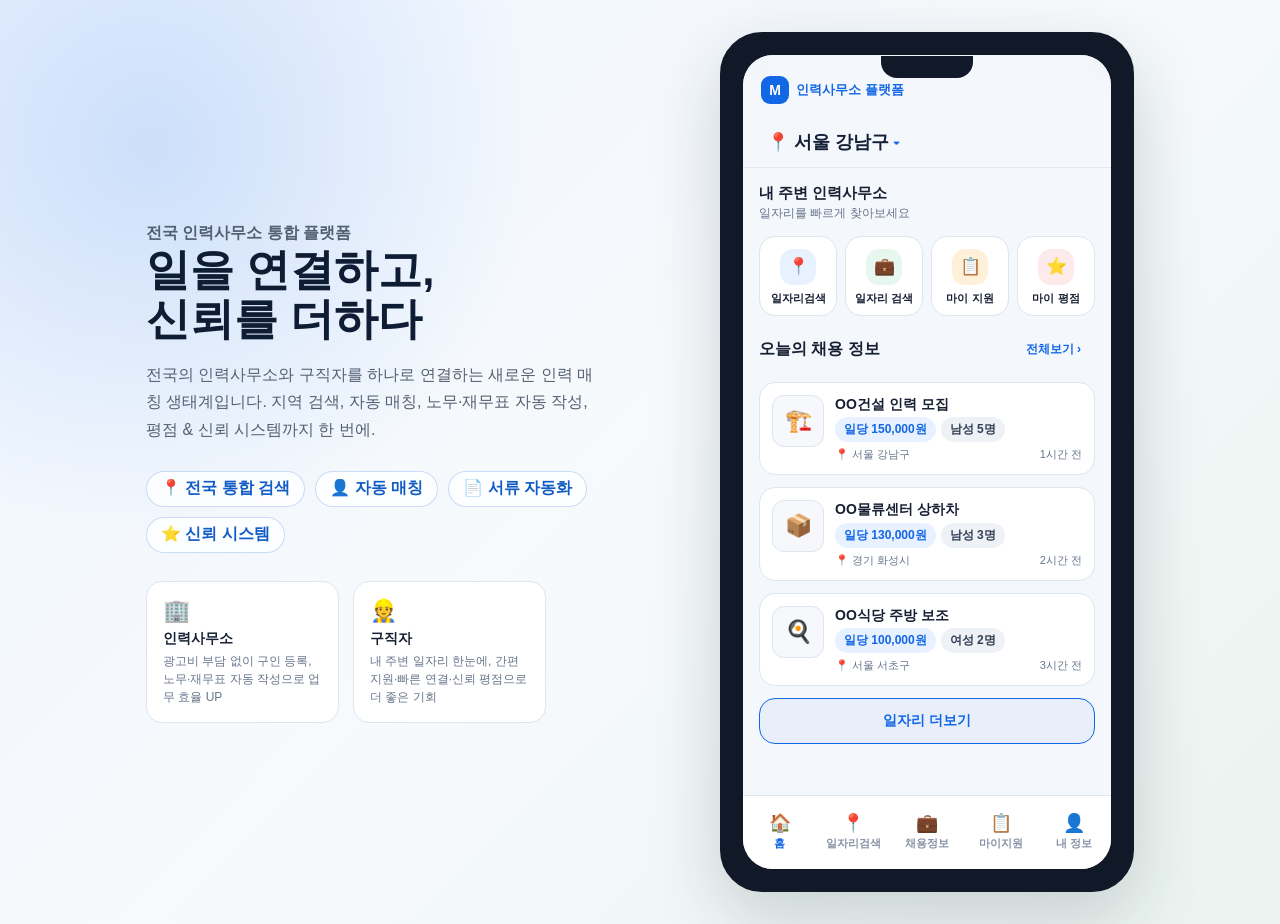
==== commit 8505533c: "Update index.html per UX requirements - Remove hamburger menu button; keep only bell (🔔) in header -" ====
--- a/client/ui/index.html
+++ b/client/ui/index.html
@@ -404,8 +404,7 @@
                 인력사무소 플랫폼
               </div>
               <div class="header-icons">
-                <button class="icon-btn" onclick="switchTab('noti')">🔔</button>
-                <button class="icon-btn" onclick="switchTab('login')">☰</button>
+                <button class="icon-btn" id="notiBtn" style="display:none;" onclick="switchTab('noti')">🔔</button>
               </div>
             </div>
             <div class="location-row" id="locationRow">
@@ -429,7 +428,7 @@
 
               <div class="quick4-grid">
                 <button class="quick4-btn" onclick="switchTab('map')">
-                  <div class="q-icon blue">📍</div>지역 검색
+                  <div class="q-icon blue">📍</div>일자리검색
                 </button>
                 <button class="quick4-btn" onclick="switchTab('jobs')">
                   <div class="q-icon green">💼</div>일자리 검색
@@ -495,29 +494,95 @@
               <button class="more-btn" onclick="switchTab('jobs')">일자리 더보기</button>
             </div>
 
-            <!-- ── 지도 검색 ── -->
+            <!-- ── 일자리 검색 (지도) ── -->
             <div id="screen-map" class="stack" style="display:none;">
               <div class="search-bar">
                 <span>🔍</span>
                 <input type="text" placeholder="지역, 인력사무소, 업종 검색" />
-                <button class="tiny-button">필터</button>
-              </div>
-
-              <div class="map-full" aria-label="주변 인력사무소 지도">
-                <div class="map-pin" style="left:15%;top:18%;" onclick="showToast('거성인력 클릭')">
+                <button class="tiny-button" style="min-height:28px;padding:0 9px;font-size:11px;border-radius:9px;">검색</button>
+              </div>
+
+              <!-- PDF p.7 파주 지도 SVG -->
+              <div class="map-full" aria-label="주변 인력사무소 지도" style="height:310px;">
+                <svg viewBox="0 0 390 310" xmlns="http://www.w3.org/2000/svg" style="width:100%;height:100%;">
+                  <!-- 지도 배경 -->
+                  <rect width="390" height="310" fill="#e8e0d0"/>
+
+                  <!-- 녹지/산 -->
+                  <ellipse cx="72" cy="268" rx="58" ry="38" fill="#b8d48c" opacity="0.75"/>
+                  <text x="72" y="271" text-anchor="middle" font-size="9" fill="#4a7a2a" font-weight="bold">기가산(237.7m)</text>
+                  <ellipse cx="168" cy="210" rx="32" ry="22" fill="#c0da9a" opacity="0.7"/>
+                  <text x="168" y="213" text-anchor="middle" font-size="8" fill="#4a7a2a">마동산캠핑장</text>
+                  <ellipse cx="52" cy="188" rx="24" ry="18" fill="#c0da9a" opacity="0.65"/>
+                  <text x="52" y="191" text-anchor="middle" font-size="8" fill="#4a7a2a">테라피크닉</text>
+
+                  <!-- 하천 (만우천) -->
+                  <path d="M 198 0 C 192 40 182 80 174 115 C 168 145 170 172 172 200" stroke="#a0c8e8" stroke-width="9" fill="none" opacity="0.85"/>
+                  <path d="M 198 0 C 192 40 182 80 174 115 C 168 145 170 172 172 200" stroke="#b8d8f0" stroke-width="5" fill="none" opacity="0.7"/>
+                  <text x="185" y="72" text-anchor="middle" font-size="8" fill="#3a7aaa" transform="rotate(-12,185,72)">만우천</text>
+
+                  <!-- 경부고속도로 계열 (우측 사선) -->
+                  <path d="M 318 0 L 360 48 L 385 110 L 378 175 L 355 230 L 325 310" stroke="#e8a020" stroke-width="7" fill="none"/>
+                  <path d="M 318 0 L 360 48 L 385 110 L 378 175 L 355 230 L 325 310" stroke="#ffd060" stroke-width="4" fill="none"/>
+
+                  <!-- 주요 도로들 -->
+                  <!-- 중앙 가로 도로 -->
+                  <path d="M 0 148 L 165 138 L 230 130 L 310 118 L 390 108" stroke="white" stroke-width="5" fill="none"/>
+                  <path d="M 0 148 L 165 138 L 230 130 L 310 118 L 390 108" stroke="#ccc" stroke-width="1" fill="none" stroke-dasharray="none"/>
+                  <!-- 세로 도로 -->
+                  <path d="M 220 0 L 218 80 L 215 148 L 210 220 L 205 310" stroke="white" stroke-width="4" fill="none"/>
+                  <!-- 좌하단 사선 도로 -->
+                  <path d="M 100 310 L 140 240 L 165 200 L 190 160" stroke="white" stroke-width="3.5" fill="none"/>
+                  <!-- 우상단 사선 도로 -->
+                  <path d="M 230 0 L 255 55 L 270 110 L 278 165 L 272 220" stroke="white" stroke-width="3" fill="none"/>
+                  <!-- 소로 -->
+                  <path d="M 0 200 L 80 195 L 160 190 L 200 185" stroke="white" stroke-width="2.5" fill="none"/>
+                  <path d="M 280 50 L 300 90 L 310 130" stroke="white" stroke-width="2.5" fill="none"/>
+                  <path d="M 120 310 L 135 270 L 155 240" stroke="white" stroke-width="2" fill="none"/>
+
+                  <!-- 지명 텍스트 -->
+                  <text x="138" y="118" font-size="8.5" fill="#555" font-weight="600">금승리</text>
+                  <text x="55" y="235" font-size="8.5" fill="#555" font-weight="600">축현리</text>
+                  <text x="240" y="180" font-size="8.5" fill="#555" font-weight="600">덕운리</text>
+                  <text x="338" y="115" font-size="8" fill="#555">동알리</text>
+                  <text x="288" y="240" font-size="8" fill="#555">파주센트럴밸리</text>
+                  <text x="296" y="175" font-size="7.5" fill="#555">LG디스플레이파주</text>
+                  <text x="299" y="185" font-size="7.5" fill="#555">LCD산업단지</text>
+                  <text x="342" y="75" font-size="8.5" fill="#555" font-weight="600">파주역</text>
+                  <text x="75" y="155" font-size="7.5" fill="#555">용지세무대학교</text>
+                  <!-- GS칼텍스 -->
+                  <rect x="190" y="122" width="20" height="10" rx="2" fill="#0066cc" opacity="0.8"/>
+                  <text x="200" y="130" text-anchor="middle" font-size="6.5" fill="white" font-weight="bold">GS</text>
+                  <text x="214" y="130" font-size="7.5" fill="#0066cc">칼텍스</text>
+                  <!-- 안전센터 -->
+                  <rect x="196" y="155" width="18" height="9" rx="2" fill="#cc3300" opacity="0.8"/>
+                  <text x="205" y="162" text-anchor="middle" font-size="6" fill="white">안전센터</text>
+                  <!-- 파주역 마커 -->
+                  <circle cx="352" cy="60" r="6" fill="#1267e5" opacity="0.85"/>
+                  <text x="352" y="63" text-anchor="middle" font-size="7" fill="white" font-weight="bold">역</text>
+                  <!-- 선일금고제작 -->
+                  <rect x="285" y="192" width="42" height="10" rx="2" fill="#f5f5f5" stroke="#bbb" stroke-width="0.5"/>
+                  <text x="306" y="200" text-anchor="middle" font-size="7" fill="#444">선일금고제작</text>
+                </svg>
+
+                <!-- 인력사무소 핀 (HTML overlay) -->
+                <div class="map-pin" style="left:10%;top:16%;" onclick="showToast('거성인력 클릭')">
                   거성인력<small>조공·주차안내</small>
                 </div>
-                <div class="map-pin active" style="left:42%;top:30%;" onclick="showToast('대양개발인력 클릭')">
+                <div class="map-pin active" style="left:40%;top:28%;" onclick="showToast('대양개발인력 클릭')">
                   대양개발인력<small>신호수·청소</small>
                 </div>
-                <div class="map-pin" style="right:10%;top:40%;" onclick="showToast('한솔인력 클릭')">
+                <div class="map-pin" style="right:6%;top:36%;" onclick="showToast('한솔인력 클릭')">
                   한솔인력<small>조공·목수</small>
                 </div>
-                <div class="map-pin" style="left:25%;bottom:22%;" onclick="showToast('미래에이치앤티 클릭')">
+                <div class="map-pin" style="left:36%;bottom:26%;" onclick="showToast('미래에이치앤티 클릭')">
                   미래에이치앤티<small>배관조공</small>
                 </div>
-                <div class="map-pin" style="right:16%;bottom:14%;" onclick="showToast('마루인력 클릭')">
+                <div class="map-pin" style="right:14%;bottom:12%;" onclick="showToast('마루인력 클릭')">
                   마루인력<small>일용직</small>
+                </div>
+                <div class="map-pin" style="right:8%;top:8%;" onclick="showToast('일가자물류인력 클릭')">
+                  일가자물류인력<small>주방·잡초</small>
                 </div>
                 <button class="map-search-btn">↺ 현재 지도에서 검색</button>
               </div>
@@ -844,7 +909,7 @@
                 <div><strong>희망 근무 조건</strong><span>일당 130,000원 이상 · 건설</span></div>
                 <span style="color:var(--blue);">›</span>
               </div>
-              <div class="profile-row">
+              <div class="profile-row" style="cursor:pointer;" onclick="doLogout()">
                 <div><strong>로그아웃</strong><span></span></div>
                 <span style="color:var(--red);">›</span>
               </div>
@@ -922,7 +987,7 @@
                 <label>이메일<input type="email" placeholder="example@email.com" /></label>
                 <label>비밀번호<input type="password" placeholder="••••••••" /></label>
                 <button class="primary-button" style="width:100%;margin-top:4px;"
-                  onclick="showToast('로그인 완료 👋');switchTab('home')">로그인</button>
+                  onclick="doLogin()">로그인</button>
               </div>
               <div class="social-grid">
                 <button class="social-button naver" onclick="showToast('네이버 로그인')">N</button>
@@ -935,11 +1000,11 @@
 
           <!-- 탭바 -->
           <nav class="tabbar" aria-label="주요 탭">
-            <button class="tab-button active" id="tab-home"   onclick="switchTab('home')">  <span>🏠</span><span>홈</span></button>
-            <button class="tab-button"         id="tab-map"   onclick="switchTab('map')">   <span>📍</span><span>지도검색</span></button>
-            <button class="tab-button"         id="tab-jobs"  onclick="switchTab('jobs')">  <span>💼</span><span>채용정보</span></button>
-            <button class="tab-button"         id="tab-status" onclick="switchTab('status')"><span>📋</span><span>마이지원</span></button>
-            <button class="tab-button"         id="tab-mypage" onclick="switchTab('mypage')"><span>👤</span><span>내 정보</span></button>
+            <button class="tab-button active" id="tab-home"   onclick="switchTab('home')">       <span>🏠</span><span>홈</span></button>
+            <button class="tab-button"         id="tab-map"   onclick="switchTab('map')">        <span>📍</span><span>일자리검색</span></button>
+            <button class="tab-button"         id="tab-jobs"  onclick="switchTab('jobs')">       <span>💼</span><span>채용정보</span></button>
+            <button class="tab-button"         id="tab-status" onclick="switchTab('status')">    <span>📋</span><span>마이지원</span></button>
+            <button class="tab-button"         id="tab-mypage" onclick="tabMypage()">            <span>👤</span><span>내 정보</span></button>
           </nav>
         </div>
       </section>
@@ -987,7 +1052,28 @@
 
     <script>
       const SCREENS = ['home','map','jobs','status','mypage','noti','login'];
-
+      let isLoggedIn = false;
+
+      /* ── 로그인 상태 반영 ── */
+      function updateLoginState() {
+        document.getElementById('notiBtn').style.display = isLoggedIn ? '' : 'none';
+      }
+
+      function doLogin() {
+        isLoggedIn = true;
+        updateLoginState();
+        showToast('로그인 완료 👋');
+        switchTab('home');
+      }
+
+      function doLogout() {
+        isLoggedIn = false;
+        updateLoginState();
+        showToast('로그아웃 되었습니다.');
+        switchTab('home');
+      }
+
+      /* ── 탭 전환 ── */
       function switchTab(name) {
         SCREENS.forEach(s => {
           const el = document.getElementById('screen-' + s);
@@ -995,10 +1081,18 @@
           const btn = document.getElementById('tab-' + s);
           if (btn) btn.classList.toggle('active', s === name);
         });
-        // 로그인 화면은 위치 행 숨김
         const locRow = document.getElementById('locationRow');
         if (locRow) locRow.style.display = (name === 'login') ? 'none' : '';
         document.getElementById('appContent').scrollTop = 0;
+      }
+
+      /* 내 정보 탭: 로그인 여부에 따라 분기 */
+      function tabMypage() {
+        if (isLoggedIn) {
+          switchTab('mypage');
+        } else {
+          switchTab('login');
+        }
       }
 
       function openJobDetail(name) {
